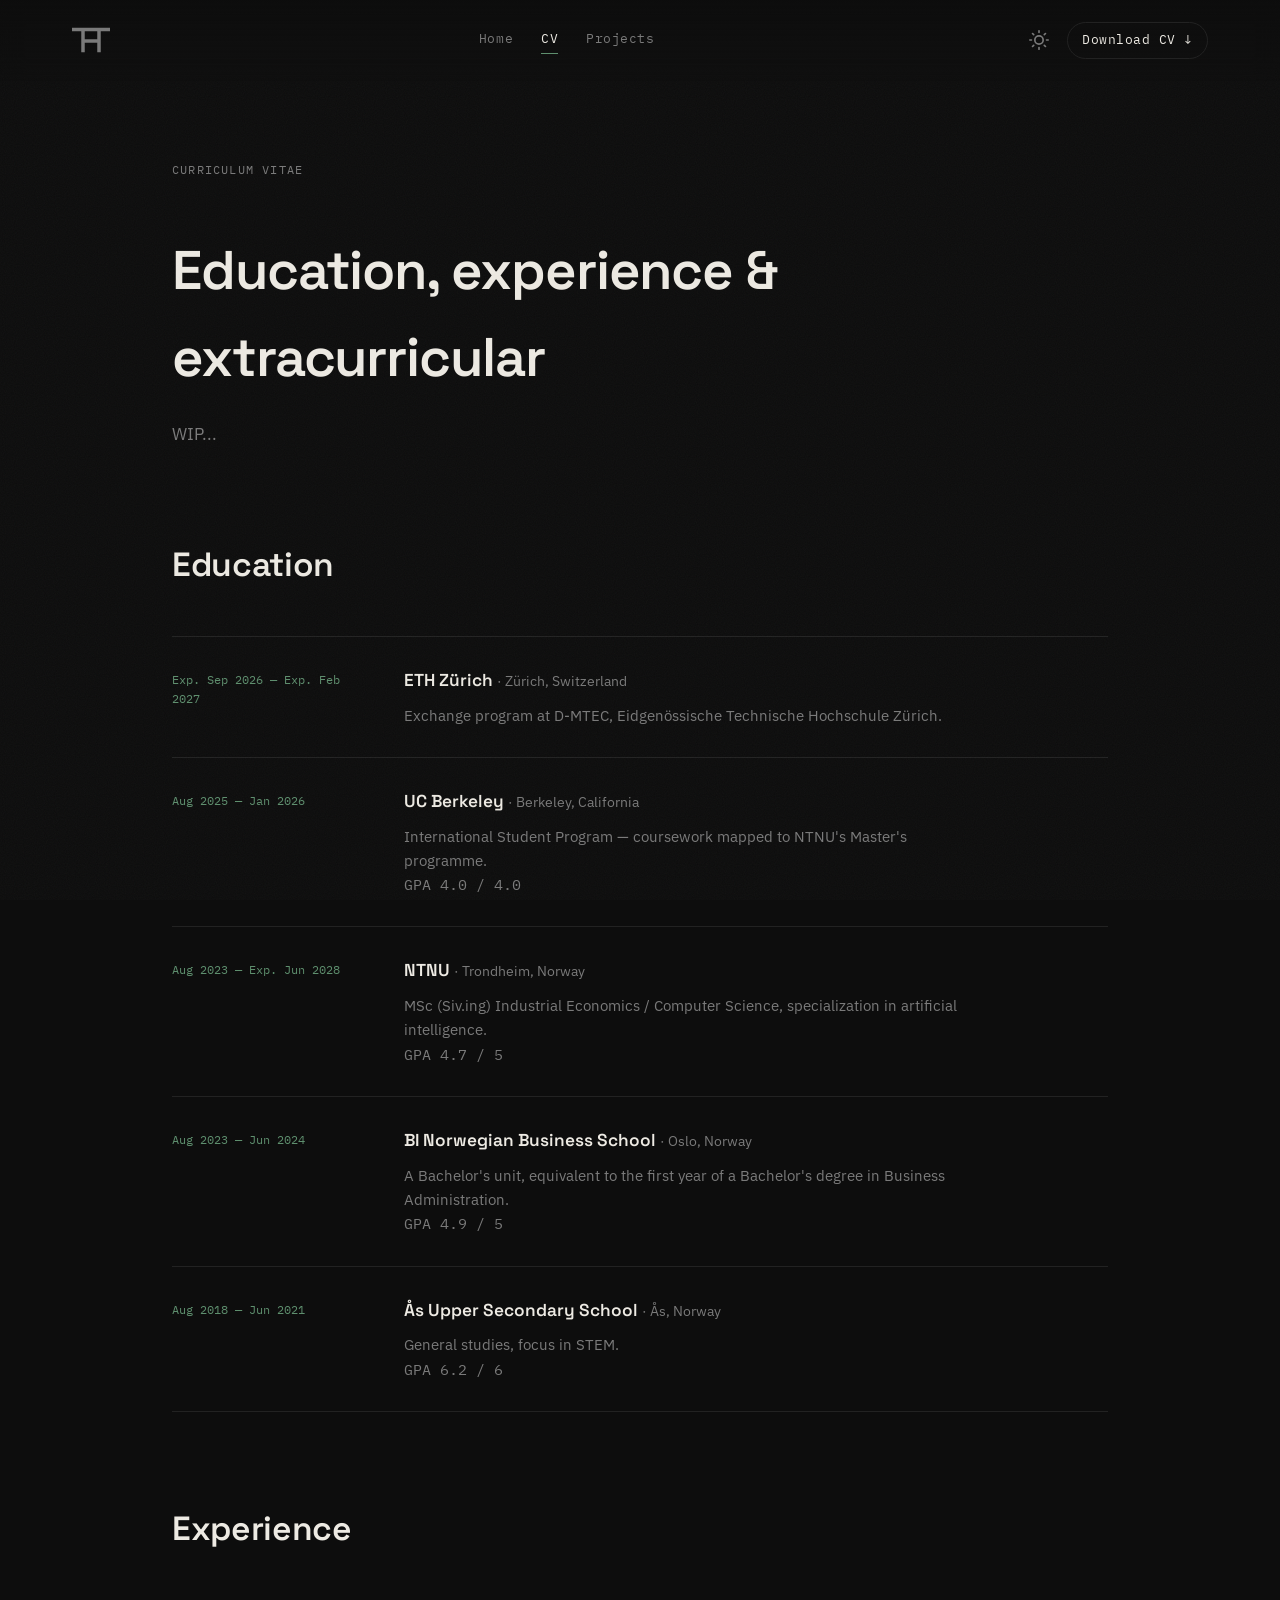
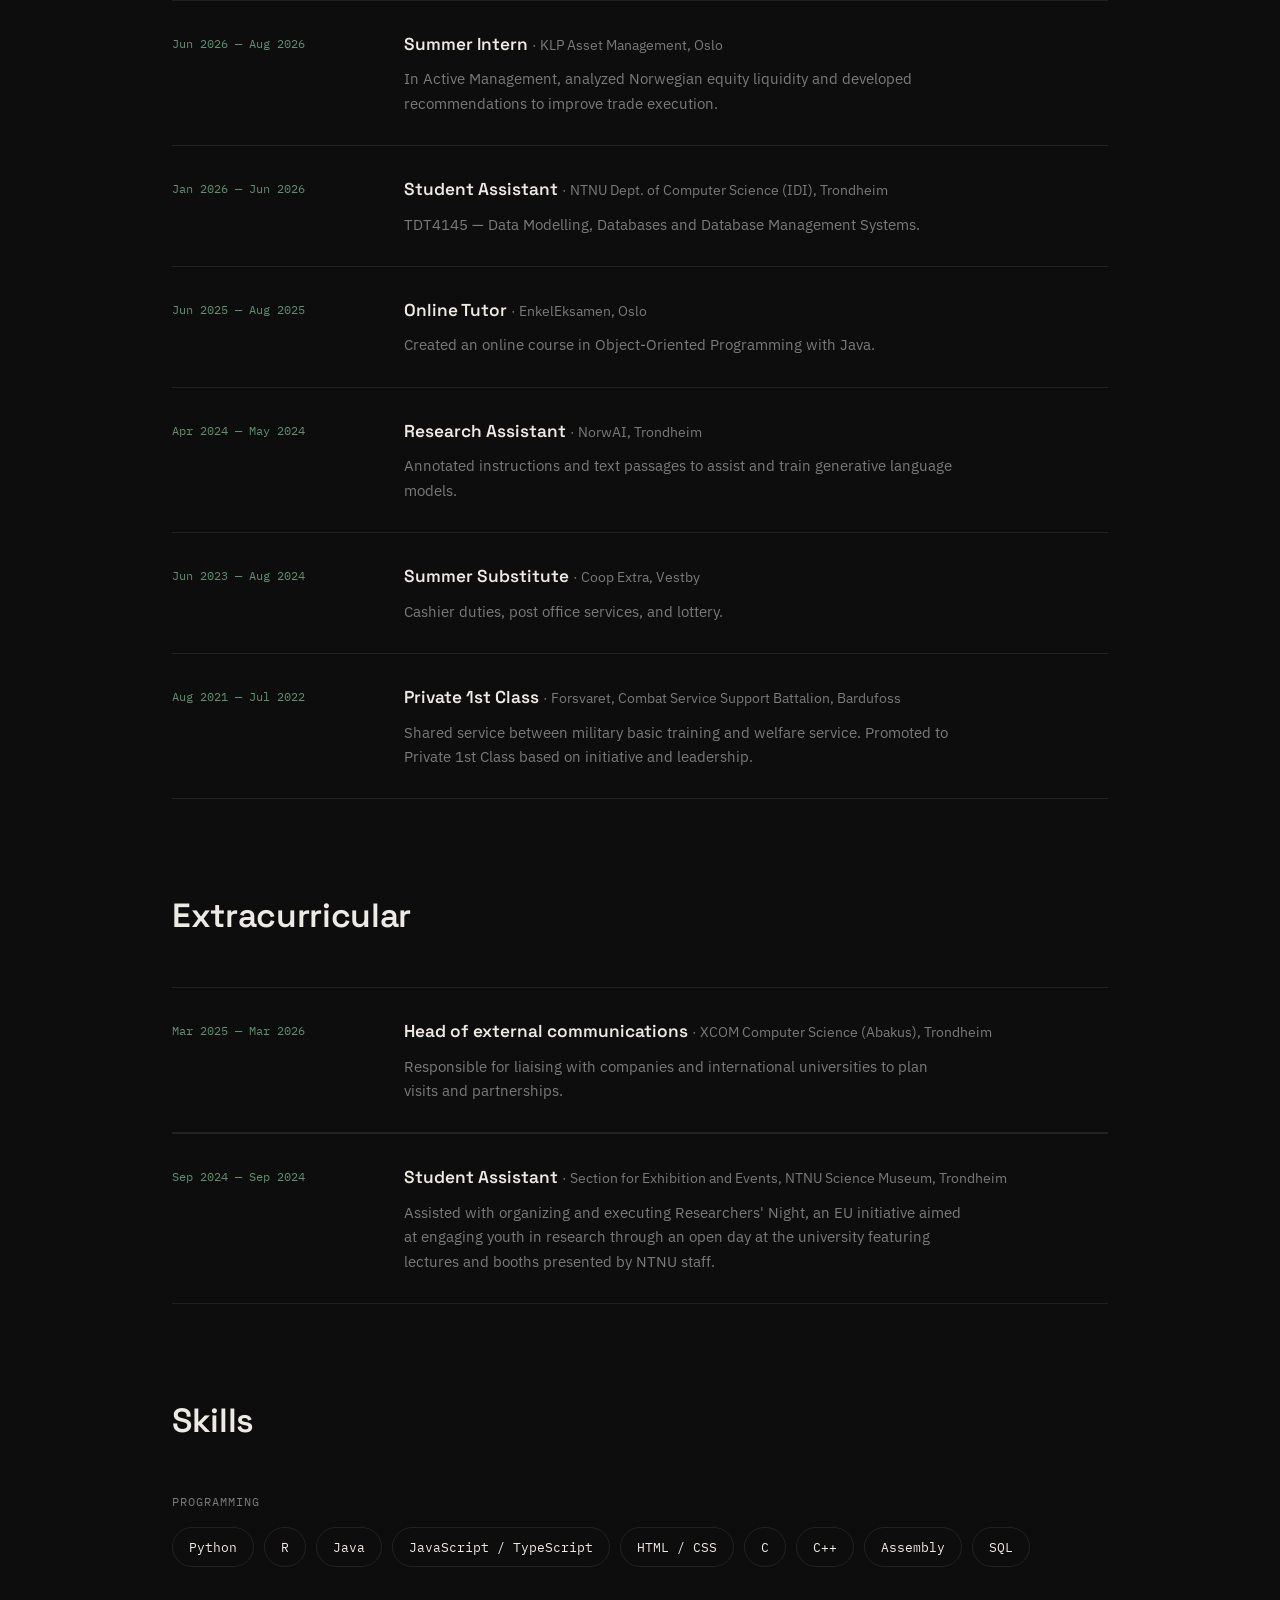
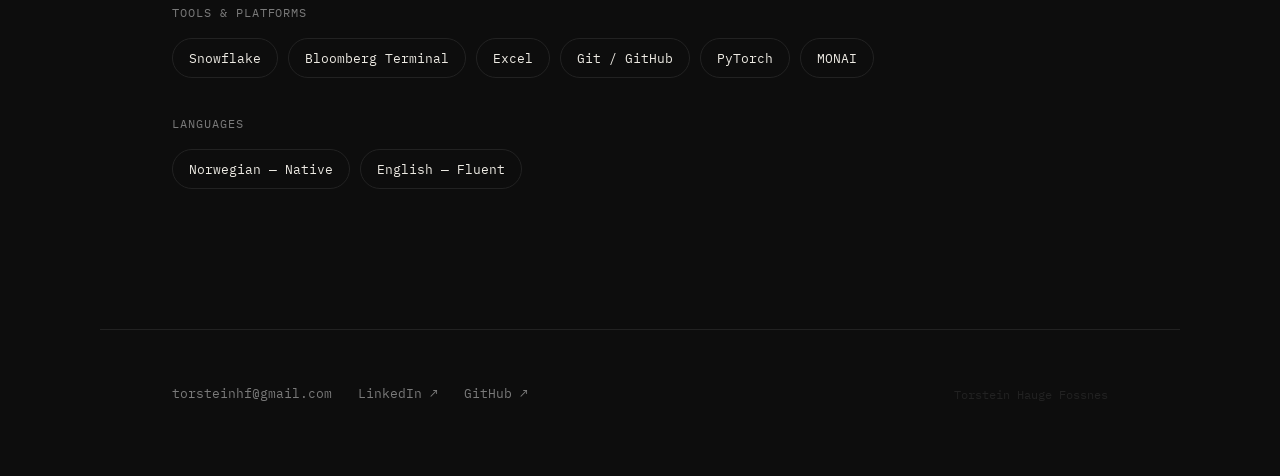
==== cv/index.html @ 6b87675c "Clean URLs, SVG nav monogram, fix favicon absolute paths" ====
<!DOCTYPE html>
<html lang="en">
<head>
<meta charset="UTF-8">
<meta name="viewport" content="width=device-width, initial-scale=1.0">
<title>CV — Torstein Hauge Fossnes</title>
<meta name="description" content="Education, experience, and technical skills for Torstein Hauge Fossnes.">
<link rel="preconnect" href="https://fonts.googleapis.com">
<link rel="preconnect" href="https://fonts.gstatic.com" crossorigin>
<link href="https://fonts.googleapis.com/css2?family=Space+Grotesk:wght@400;500;600;700&family=IBM+Plex+Sans:wght@400;500;600&family=IBM+Plex+Mono:wght@400;500&display=swap" rel="stylesheet">
<link rel="icon" type="image/x-icon" href="/favicon.ico">
<link rel="icon" type="image/png" href="/apple-touch-icon.png">
<link rel="apple-touch-icon" href="/apple-touch-icon.png">
<link rel="stylesheet" href="/style.css">
</head>
<body>

<div class="grain"></div>

<header class="nav">
  <a class="nav__mark" href="/" aria-label="Home">
    <svg xmlns="http://www.w3.org/2000/svg" width="38" height="26" viewBox="0 0 38 26" fill="none" aria-hidden="true">
      <path d="M1 2.5H37M11 2.5V23.5M27 2.5V23.5M11 14H27" stroke="currentColor" stroke-width="3.5" stroke-linecap="square"/>
    </svg>
  </a>
  <nav class="nav__links">
    <a href="/">Home</a>
    <a href="/cv/" class="is-active">CV</a>
    <a href="/projects/">Projects</a>
  </nav>
  <div class="nav__right">
    <button class="nav__theme" id="theme-toggle" aria-label="Toggle theme"></button>
    <a class="nav__cv" href="/torstein-hauge-fossnes-cv.pdf" target="_blank" rel="noopener">Download CV ↓</a>
  </div>
</header>

<main>

  <div class="page-header">
    <p class="eyebrow reveal">CURRICULUM VITAE</p>
    <h1 class="page-header__title reveal">Education, experience &amp; extracurricular</h1>
    <p class="page-header__lead reveal">WIP...</p>
  </div>

  <!-- EDUCATION -->
  <section class="section" id="education">
    <h2 class="section__title reveal">Education</h2>
    <ol class="timeline">
      <li class="timeline__item reveal">
        <p class="timeline__date">Exp. Sep 2026 — Exp. Feb 2027</p>
        <div class="timeline__body">
          <h3>ETH Zürich <span>· Zürich, Switzerland</span></h3>
          <p>Exchange program at D-MTEC, Eidgenössische Technische Hochschule Zürich.</p>
        </div>
      </li>
      <li class="timeline__item reveal">
        <p class="timeline__date">Aug 2025 — Jan 2026</p>
        <div class="timeline__body">
          <h3>UC Berkeley <span>· Berkeley, California</span></h3>
          <p>International Student Program — coursework mapped to NTNU's Master's programme.</p>
          <p class="timeline__gpa">GPA 4.0 / 4.0</p>
        </div>
      </li>
      <li class="timeline__item reveal">
        <p class="timeline__date">Aug 2023 — Exp. Jun 2028</p>
        <div class="timeline__body">
          <h3>NTNU <span>· Trondheim, Norway</span></h3>
          <p>MSc (Siv.ing) Industrial Economics / Computer Science, specialization in artificial intelligence.</p>
          <p class="timeline__gpa">GPA 4.7 / 5</p>
        </div>
      </li>
      <li class="timeline__item reveal">
        <p class="timeline__date">Aug 2023 — Jun 2024</p>
        <div class="timeline__body">
          <h3>BI Norwegian Business School <span>· Oslo, Norway</span></h3>
          <p>A Bachelor's unit, equivalent to the first year of a Bachelor's degree in Business Administration.</p>
          <p class="timeline__gpa">GPA 4.9 / 5</p>
        </div>
      </li>
      <li class="timeline__item reveal">
        <p class="timeline__date">Aug 2018 — Jun 2021</p>
        <div class="timeline__body">
          <h3>Ås Upper Secondary School <span>· Ås, Norway</span></h3>
          <p>General studies, focus in STEM.</p>
          <p class="timeline__gpa">GPA 6.2 / 6</p>
        </div>
      </li>
    </ol>
  </section>

  <!-- EXPERIENCE -->
  <section class="section" id="experience">
    <h2 class="section__title reveal">Experience</h2>

    <ol class="timeline">
      <li class="timeline__item reveal">
        <p class="timeline__date">Jun 2026 — Aug 2026</p>
        <div class="timeline__body">
          <h3>Summer Intern <span>· KLP Asset Management, Oslo</span></h3>
          <p>In Active Management, analyzed Norwegian equity liquidity and developed recommendations to improve trade execution.</p>
        </div>
      </li>
      <li class="timeline__item reveal">
        <p class="timeline__date">Jan 2026 — Jun 2026</p>
        <div class="timeline__body">
          <h3>Student Assistant <span>· NTNU Dept. of Computer Science (IDI), Trondheim</span></h3>
          <p>TDT4145 — Data Modelling, Databases and Database Management Systems.</p>
        </div>
      </li>
      <li class="timeline__item reveal">
        <p class="timeline__date">Jun 2025 — Aug 2025</p>
        <div class="timeline__body">
          <h3>Online Tutor <span>· EnkelEksamen, Oslo</span></h3>
          <p>Created an online course in Object-Oriented Programming with Java.</p>
        </div>
      </li>
      <li class="timeline__item reveal">
        <p class="timeline__date">Apr 2024 — May 2024</p>
        <div class="timeline__body">
          <h3>Research Assistant <span>· NorwAI, Trondheim</span></h3>
          <p>Annotated instructions and text passages to assist and train generative language models.</p>
        </div>
      </li>
      <li class="timeline__item reveal">
        <p class="timeline__date">Jun 2023 — Aug 2024</p>
        <div class="timeline__body">
          <h3>Summer Substitute <span>· Coop Extra, Vestby</span></h3>
          <p>Cashier duties, post office services, and lottery.</p>
        </div>
      </li>
      <li class="timeline__item reveal">
        <p class="timeline__date">Aug 2021 — Jul 2022</p>
        <div class="timeline__body">
          <h3>Private 1st Class <span>· Forsvaret, Combat Service Support Battalion, Bardufoss</span></h3>
          <p>Shared service between military basic training and welfare service. Promoted to Private 1st Class based on initiative and leadership.</p>
        </div>
      </li>
    </ol>
  </section>

  <!-- EXTRACURRICULAR -->
  <section class="section" id="experience">
    <h2 class="section__title reveal">Extracurricular</h2>
    <ol class="timeline">
      <li class="timeline__item reveal">
        <p class="timeline__date">Mar 2025 — Mar 2026</p>
        <div class="timeline__body">
          <h3>Head of external communications <span>· XCOM Computer Science (Abakus), Trondheim</span></h3>
          <p>Responsible for liaising with companies and international universities to plan visits and partnerships.</p>
        </div>
      </li>
    </ol>
    <ol class="timeline">
      <li class="timeline__item reveal">
        <p class="timeline__date">Sep 2024 — Sep 2024</p>
        <div class="timeline__body">
          <h3>Student Assistant <span>· Section for Exhibition and Events, NTNU Science Museum, Trondheim</span></h3>
          <p>Assisted with organizing and executing Researchers' Night, an EU initiative aimed at engaging youth in research through an open day at the university featuring lectures and booths presented by NTNU staff.</p>
        </div>
      </li>
    </ol>
  </section>

  <!-- SKILLS -->
  <section class="section" id="skills">
    <h2 class="section__title reveal">Skills</h2>
    <div class="skills reveal">
      <div class="skills__group">
        <h3>Programming</h3>
        <div class="tags">
          <span class="tag">Python</span>
          <span class="tag">R</span>
          <span class="tag">Java</span>
          <span class="tag">JavaScript / TypeScript</span>
          <span class="tag">HTML / CSS</span>
          <span class="tag">C</span>
          <span class="tag">C++</span>
          <span class="tag">Assembly</span>
          <span class="tag">SQL</span>
        </div>
      </div>
      <div class="skills__group">
        <h3>Tools & Platforms</h3>
        <div class="tags">
          <span class="tag">Snowflake</span>
          <span class="tag">Bloomberg Terminal</span>
          <span class="tag">Excel</span>
          <span class="tag">Git / GitHub</span>
          <span class="tag">PyTorch</span>
          <span class="tag">MONAI</span>
        </div>
      </div>
      <div class="skills__group">
        <h3>Languages</h3>
        <div class="tags">
          <span class="tag">Norwegian — Native</span>
          <span class="tag">English — Fluent</span>
        </div>
      </div>
    </div>
  </section>

</main>

<footer class="site-footer">
  <div class="site-footer__links">
    <a href="mailto:torsteinhf@gmail.com">torsteinhf@gmail.com</a>
    <a href="https://www.linkedin.com/in/torstein-hauge-fossnes" target="_blank" rel="noopener">LinkedIn ↗</a>
    <a href="https://www.github.com/torsteinhf" target="_blank" rel="noopener">GitHub ↗</a>
  </div>
  <p class="site-footer__note">Torstein Hauge Fossnes</p>
</footer>

<script src="/script.js"></script>
</body>
</html>
---- style.css ----
/* ---------------------------------------------
   Tokens
--------------------------------------------- */
:root {
  --ink: #0d0d0d;
  --ink-raised: #151515;
  --ink-line: #222;
  --paper: #edeae3;
  --paper-dim: #7a7a7a;
  --accent: #5e8f6e;

  --font-display: "Space Grotesk", sans-serif;
  --font-body: "IBM Plex Sans", sans-serif;
  --font-mono: "IBM Plex Mono", monospace;

  --max-w: 1080px;
  --edge: clamp(24px, 6vw, 72px);
  --ease: cubic-bezier(0.16, 1, 0.3, 1);
}

@view-transition { navigation: auto; }

* { box-sizing: border-box; }
html { scroll-behavior: smooth; }

body {
  margin: 0;
  background: var(--ink);
  color: var(--paper);
  font-family: var(--font-body);
  font-size: 16px;
  line-height: 1.6;
  -webkit-font-smoothing: antialiased;
}

a { color: inherit; text-decoration: none; }

::selection { background: var(--accent); color: var(--ink); }
:focus-visible { outline: 2px solid var(--accent); outline-offset: 3px; }

.grain {
  position: fixed;
  inset: 0;
  pointer-events: none;
  z-index: 1;
  opacity: 0.04;
  background-image: url("data:image/svg+xml,%3Csvg xmlns='http://www.w3.org/2000/svg' width='120' height='120'%3E%3Cfilter id='n'%3E%3CfeTurbulence type='fractalNoise' baseFrequency='0.9' numOctaves='2' stitchTiles='stitch'/%3E%3C/filter%3E%3Crect width='100%25' height='100%25' filter='url(%23n)'/%3E%3C/svg%3E");
}

/* ---------------------------------------------
   Nav
--------------------------------------------- */
.nav {
  position: fixed;
  top: 0; left: 0; right: 0;
  z-index: 20;
  display: flex;
  align-items: center;
  justify-content: space-between;
  padding: 22px var(--edge);
  font-family: var(--font-mono);
  font-size: 13px;
  letter-spacing: 0.04em;
  backdrop-filter: blur(12px);
  background: linear-gradient(to bottom, rgba(13,13,13,0.9), rgba(13,13,13,0));
}

.nav__mark { display: flex; align-items: center; color: var(--paper-dim); transition: color 0.25s var(--ease); line-height: 0; }
.nav__mark:hover { color: var(--paper); }

.nav__links { display: flex; gap: 28px; }

.nav__links a {
  position: relative;
  color: var(--paper-dim);
  padding-bottom: 3px;
  transition: color 0.25s var(--ease);
}
.nav__links a::after {
  content: "";
  position: absolute;
  left: 0; right: 0; bottom: -2px;
  height: 1px;
  background: var(--accent);
  transform: scaleX(0);
  transform-origin: left;
  transition: transform 0.3s var(--ease);
}
.nav__links a:hover { color: var(--paper); }
.nav__links a:hover::after { transform: scaleX(1); }
.nav__links a.is-active { color: var(--paper); }
.nav__links a.is-active::after { transform: scaleX(1); }

.nav__right {
  display: flex;
  align-items: center;
  gap: 12px;
}

.nav__theme {
  background: none;
  border: none;
  cursor: pointer;
  color: var(--paper-dim);
  padding: 6px;
  line-height: 0;
  display: flex;
  align-items: center;
  transition: color 0.25s var(--ease);
}
.nav__theme:hover { color: var(--paper); }
.nav__theme svg { display: block; }

.nav__cv {
  border: 1px solid var(--ink-line);
  padding: 7px 14px;
  border-radius: 100px;
  color: var(--paper);
  transition: border-color 0.25s var(--ease), background 0.25s var(--ease);
}
.nav__cv:hover { border-color: var(--accent); background: rgba(94,143,110,0.08); }

@media (max-width: 640px) { .nav__links { display: none; } }

/* ---------------------------------------------
   Light theme
--------------------------------------------- */
body[data-theme="light"] {
  --ink:        #edeae3;
  --ink-raised: #e4e1da;
  --ink-line:   #ccc9c2;
  --paper:      #0d0d0d;
  --paper-dim:  #555;
  --accent:     #821828;
}

body[data-theme="light"] .grain {
  filter: invert(1);
}

body[data-theme="light"] .nav {
  background: linear-gradient(to bottom, rgba(237,234,227,0.92), rgba(237,234,227,0));
}

/* ---------------------------------------------
   Hero
--------------------------------------------- */
.hero {
  min-height: 100svh;
  display: flex;
  flex-direction: column;
  justify-content: center;
  padding: 120px var(--edge) 60px;
  max-width: calc(var(--max-w) + var(--edge) * 2);
  margin: 0 auto;
  position: relative;
}

.hero__eyebrow {
  font-family: var(--font-mono);
  font-size: 12px;
  letter-spacing: 0.1em;
  color: var(--paper-dim);
  text-transform: uppercase;
  margin: 0 0 36px;
  display: flex;
  align-items: center;
  gap: 12px;
  opacity: 0;
  animation: fade-up 0.7s var(--ease) 0.05s forwards;
}

.hero__sep { color: var(--accent); }

.hero__name {
  font-family: var(--font-display);
  font-weight: 700;
  font-size: clamp(3rem, 8.5vw, 7rem);
  line-height: 0.95;
  letter-spacing: -0.03em;
  margin: 0 0 48px;
}

.hero__char {
  display: inline-block;
  opacity: 0;
  transform: translateY(0.3em);
  animation: char-in 0.65s var(--ease) forwards;
  will-change: transform, opacity;
}

.hero__space { display: inline-block; width: 0.26em; }

.hero__rule {
  height: 1px;
  background: var(--ink-line);
  margin-bottom: 44px;
  transform-origin: left;
  transform: scaleX(0);
  opacity: 0;
  animation: rule-in 0.9s var(--ease) 0.85s forwards;
}

.hero__sub {
  color: var(--paper-dim);
  font-size: clamp(1rem, 1.8vw, 1.15rem);
  max-width: 48ch;
  margin: 0 0 40px;
  opacity: 0;
  animation: fade-up 0.7s var(--ease) 1.05s forwards;
}

.hero__actions {
  display: flex;
  gap: 14px;
  flex-wrap: wrap;
  opacity: 0;
  animation: fade-up 0.7s var(--ease) 1.2s forwards;
}

.hero__foot {
  position: absolute;
  bottom: 40px;
  left: var(--edge);
  right: var(--edge);
  display: flex;
  justify-content: space-between;
  font-family: var(--font-mono);
  font-size: 11.5px;
  letter-spacing: 0.06em;
  color: var(--paper-dim);
  text-transform: uppercase;
  opacity: 0;
  animation: fade 0.7s var(--ease) 1.4s forwards;
}

@keyframes char-in {
  to { opacity: 1; transform: translateY(0); }
}
@keyframes fade-up {
  from { opacity: 0; transform: translateY(14px); }
  to   { opacity: 1; transform: translateY(0); }
}
@keyframes rule-in {
  from { opacity: 1; transform: scaleX(0); }
  to   { opacity: 1; transform: scaleX(1); }
}
@keyframes fade {
  from { opacity: 0; }
  to   { opacity: 1; }
}

/* ---------------------------------------------
   Buttons / shared
--------------------------------------------- */
.eyebrow {
  font-family: var(--font-mono);
  font-size: 12px;
  letter-spacing: 0.1em;
  color: var(--paper-dim);
  margin: 0 0 48px;
  text-transform: uppercase;
}

.btn {
  font-family: var(--font-mono);
  font-size: 13.5px;
  padding: 13px 26px;
  border-radius: 100px;
  transition: transform 0.3s var(--ease), background 0.3s var(--ease),
              border-color 0.3s var(--ease), color 0.3s var(--ease);
  display: inline-block;
}
.btn--primary { background: var(--paper); color: var(--ink); }
.btn--primary:hover { transform: translateY(-2px); background: var(--accent); color: var(--ink); }
.btn--ghost { border: 1px solid var(--ink-line); color: var(--paper); }
.btn--ghost:hover { border-color: var(--paper-dim); transform: translateY(-2px); }

/* ---------------------------------------------
   Journey: sticky scrollytelling
--------------------------------------------- */
.journey {
  height: 380vh;
}

.journey__stage {
  position: sticky;
  top: 0;
  height: 100svh;
  overflow: hidden;
  background: var(--ink);
  display: flex;
  align-items: stretch;
}

.journey__layout {
  display: grid;
  grid-template-columns: 1fr 1fr;
  width: 100%;
  max-width: calc(var(--max-w) + var(--edge) * 2);
  margin: 0 auto;
  padding: 0 var(--edge);
}

/* Left panel */
.journey__left {
  display: flex;
  flex-direction: column;
  justify-content: center;
  padding: 80px 60px 60px 0;
  position: relative;
  overflow: hidden;
}

.journey__meta {
  display: flex;
  align-items: center;
  justify-content: space-between;
  margin-bottom: 44px;
  position: relative;
  z-index: 2;
}

.journey__meta-label {
  font-family: var(--font-mono);
  font-size: 11px;
  letter-spacing: 0.1em;
  text-transform: uppercase;
  color: var(--paper-dim);
}

.journey__counter {
  font-family: var(--font-mono);
  font-size: 11px;
  letter-spacing: 0.04em;
  color: var(--paper-dim);
}
.journey__num {
  color: var(--accent);
  transition: color 0.4s var(--ease);
}

/* Ghost background number */
.journey__ghost-num {
  position: absolute;
  top: 50%;
  left: -0.08em;
  transform: translateY(-58%);
  font-family: var(--font-display);
  font-weight: 700;
  font-size: 38vw;
  line-height: 1;
  color: transparent;
  -webkit-text-stroke: 1px var(--ink-line);
  pointer-events: none;
  user-select: none;
  z-index: 0;
  transition: opacity 0.5s var(--ease);
}

/* Stops container */
.journey__stops-wrap {
  position: relative;
  flex: 1;
  z-index: 2;
}

.journey__stop {
  position: absolute;
  inset: 0;
  display: flex;
  flex-direction: column;
  justify-content: center;
  opacity: 0;
  transform: translateY(50px);
  transition: opacity 0.65s var(--ease), transform 0.65s var(--ease);
  pointer-events: none;
}
.journey__stop.is-active {
  opacity: 1;
  transform: translateY(0);
  pointer-events: auto;
}
.journey__stop.is-past {
  opacity: 0;
  transform: translateY(-50px);
}

.journey__loc {
  font-family: var(--font-mono);
  font-size: 11.5px;
  letter-spacing: 0.08em;
  color: var(--accent);
  margin: 0 0 20px;
  text-transform: uppercase;
}
.journey__loc::after {
  content: '';
  display: block;
  height: 1px;
  width: 44px;
  background: var(--accent);
  margin-top: 10px;
  transform: scaleX(0);
  transform-origin: left;
  transition: transform 0.5s var(--ease) 0.38s;
}
.journey__stop.is-active .journey__loc::after {
  transform: scaleX(1);
}

.journey__school {
  font-family: var(--font-display);
  font-weight: 600;
  font-size: clamp(1.9rem, 3.6vw, 3rem);
  letter-spacing: -0.02em;
  line-height: 1.04;
  margin: 0 0 18px;
}

.journey__period {
  font-family: var(--font-mono);
  font-size: 12px;
  color: var(--paper-dim);
  margin: 0 0 20px;
  letter-spacing: 0.04em;
}

.journey__desc {
  color: var(--paper-dim);
  font-size: 0.95rem;
  max-width: 40ch;
  margin: 0;
  line-height: 1.65;
}

/* Scrubber */
.journey__scrubber {
  height: 1px;
  background: var(--ink-line);
  margin-top: 44px;
  position: relative;
  z-index: 2;
}
.journey__scrubber-fill {
  position: absolute;
  left: 0; top: 0; bottom: 0;
  width: 0;
  background: var(--accent);
  transition: width 0.08s linear;
}

/* Right panel: globe canvas */
.journey__right {
  position: relative;
  overflow: hidden;
  border-left: 1px solid var(--ink-line);
}

#globe-canvas {
  position: absolute;
  inset: 0;
  width: 100%;
  height: 100%;
  display: block;
}

@media (max-width: 860px) {
  /* Disable sticky scroll — show all stops as a plain vertical list */
  .journey { height: auto; }
  .journey__stage { position: relative; height: auto; overflow: visible; }
  .journey__layout { grid-template-columns: 1fr; }
  .journey__right { display: none; }
  .journey__left { padding: 80px 0 60px; }

  .journey__stops-wrap { position: relative; height: auto; }
  .journey__stop {
    position: relative;
    inset: auto;
    opacity: 1;
    transform: none;
    pointer-events: auto;
    padding-bottom: 52px;
  }
  .journey__stop:last-child { padding-bottom: 0; }

  /* Hide desktop-only chrome */
  .journey__ghost-num { display: none; }
  .journey__meta { display: none; }
  .journey__scrubber { display: none; }
}

/* ---------------------------------------------
   Intro
--------------------------------------------- */
.intro {
  max-width: var(--max-w);
  margin: 0 auto;
  padding: 120px var(--edge) 0;
}
.intro__lead {
  font-family: var(--font-display);
  font-weight: 500;
  font-size: clamp(1.4rem, 3vw, 2rem);
  line-height: 1.4;
  max-width: 28ch;
  margin: 0;
}
.intro__lead span { color: var(--paper-dim); }

/* ---------------------------------------------
   CTA cards
--------------------------------------------- */
.cta-row {
  max-width: var(--max-w);
  margin: 64px auto 140px;
  padding: 0 var(--edge);
  display: grid;
  grid-template-columns: 1fr 1fr;
  gap: 1px;
  background: var(--ink-line);
  border: 1px solid var(--ink-line);
}
.cta-card {
  background: var(--ink);
  padding: 40px 32px;
  transition: background 0.3s var(--ease);
  display: flex;
  flex-direction: column;
  justify-content: space-between;
  min-height: 160px;
}
.cta-card:hover { background: var(--ink-raised); }
.cta-card h3 { font-family: var(--font-display); font-size: 1.3rem; margin: 0 0 10px; }
.cta-card p { color: var(--paper-dim); margin: 0 0 20px; font-size: 0.92rem; }
.cta-card__arrow { font-family: var(--font-mono); font-size: 13px; color: var(--accent); }

@media (max-width: 640px) { .cta-row { grid-template-columns: 1fr; } }

/* ---------------------------------------------
   Page header (CV / Projects)
--------------------------------------------- */
.page-header {
  max-width: var(--max-w);
  margin: 0 auto;
  padding: 160px var(--edge) 0;
}
.page-header__title {
  font-family: var(--font-display);
  font-weight: 600;
  font-size: clamp(2.2rem, 6vw, 3.4rem);
  letter-spacing: -0.02em;
  margin: 0 0 20px;
}
.page-header__lead {
  color: var(--paper-dim);
  max-width: 56ch;
  font-size: 1.05rem;
  margin: 0;
}

/* ---------------------------------------------
   Sections (shared)
--------------------------------------------- */
.section {
  max-width: var(--max-w);
  margin: 0 auto;
  padding: 90px var(--edge) 0;
}
.section__title {
  font-family: var(--font-display);
  font-weight: 600;
  font-size: clamp(1.6rem, 3.4vw, 2.1rem);
  letter-spacing: -0.01em;
  margin: 0 0 44px;
}

/* ---------------------------------------------
   Timeline (experience + education)
--------------------------------------------- */
.timeline {
  list-style: none;
  margin: 0;
  padding: 0;
  border-top: 1px solid var(--ink-line);
}
.timeline__item {
  display: grid;
  grid-template-columns: 200px 1fr;
  gap: 32px;
  padding: 30px 0;
  border-bottom: 1px solid var(--ink-line);
}
.timeline__date {
  font-family: var(--font-mono);
  font-size: 12px;
  color: var(--accent);
  margin: 0;
  padding-top: 3px;
}
.timeline__body h3 {
  font-family: var(--font-display);
  font-weight: 600;
  font-size: 1.08rem;
  margin: 0 0 8px;
}
.timeline__body h3 span {
  font-family: var(--font-body);
  font-weight: 400;
  color: var(--paper-dim);
  font-size: 0.85rem;
}
.timeline__body p {
  margin: 0;
  color: var(--paper-dim);
  font-size: 0.95rem;
  max-width: 62ch;
}
.timeline__gpa {
  font-family: var(--font-mono);
  font-size: 11.5px;
  color: var(--accent);
  margin: 10px 0 0;
}

@media (max-width: 640px) {
  .timeline__item { grid-template-columns: 1fr; gap: 8px; }
}

/* ---------------------------------------------
   Projects
--------------------------------------------- */
.project-grid {
  display: grid;
  grid-template-columns: repeat(auto-fit, minmax(280px, 1fr));
  gap: 1px;
  background: var(--ink-line);
  border: 1px solid var(--ink-line);
}
.project-card {
  background: var(--ink);
  padding: 34px 30px;
  display: flex;
  flex-direction: column;
  transition: background 0.3s var(--ease);
}
.project-card:hover { background: var(--ink-raised); }
.project-card__tag {
  font-family: var(--font-mono);
  font-size: 10.5px;
  letter-spacing: 0.08em;
  color: var(--paper-dim);
  text-transform: uppercase;
  margin: 0 0 16px;
}
.project-card h3 { font-family: var(--font-display); font-size: 1.2rem; margin: 0 0 12px; }
.project-card p { color: var(--paper-dim); font-size: 0.92rem; margin: 0 0 24px; flex-grow: 1; }
.project-card__stack { display: flex; flex-wrap: wrap; gap: 8px; margin-bottom: 20px; }
.project-card__link {
  font-family: var(--font-mono);
  font-size: 12.5px;
  color: var(--accent);
  display: inline-flex;
  align-items: center;
  gap: 6px;
}

/* ---------------------------------------------
   Tags / skills
--------------------------------------------- */
.tags { display: flex; flex-wrap: wrap; gap: 10px; }
.tag {
  font-family: var(--font-mono);
  font-size: 12.5px;
  padding: 9px 16px;
  border: 1px solid var(--ink-line);
  border-radius: 100px;
  color: var(--paper);
  transition: border-color 0.25s var(--ease), color 0.25s var(--ease), transform 0.25s var(--ease);
}
.tag:hover { border-color: var(--accent); color: var(--accent); transform: translateY(-1px); }
.tag--sm { font-size: 11px; padding: 5px 11px; }

.skills { display: flex; flex-direction: column; gap: 36px; }
.skills__group h3 {
  font-family: var(--font-mono);
  font-size: 12px;
  letter-spacing: 0.08em;
  text-transform: uppercase;
  color: var(--paper-dim);
  margin: 0 0 16px;
  font-weight: 400;
}

/* ---------------------------------------------
   Footer
--------------------------------------------- */
.site-footer {
  max-width: var(--max-w);
  margin: 140px auto 0;
  padding: 44px var(--edge) 60px;
  display: flex;
  align-items: center;
  justify-content: space-between;
  flex-wrap: wrap;
  gap: 16px;
  border-top: 1px solid var(--ink-line);
}
.site-footer__links {
  display: flex;
  gap: 26px;
  font-family: var(--font-mono);
  font-size: 13px;
}
.site-footer__links a { color: var(--paper-dim); transition: color 0.25s var(--ease); }
.site-footer__links a:hover { color: var(--accent); }
.site-footer__note { font-family: var(--font-mono); font-size: 11.5px; color: var(--ink-line); }

/* ---------------------------------------------
   Scroll reveal
--------------------------------------------- */
.reveal {
  opacity: 0;
  transform: translateY(18px);
  transition: opacity 0.8s var(--ease), transform 0.8s var(--ease);
}
.reveal.is-visible { opacity: 1; transform: translateY(0); }

/* ---------------------------------------------
   Projects: full-screen scroll
--------------------------------------------- */
.projects-scroll { height: calc(7 * 200vh); }

.projects-stage {
  position: sticky;
  top: 0;
  height: 100svh;
  overflow: hidden;
  background: var(--ink);
  display: flex;
  align-items: stretch;
}

.projects-layout {
  display: grid;
  grid-template-columns: 1fr 1fr;
  width: 100%;
  max-width: calc(var(--max-w) + var(--edge) * 2);
  margin: 0 auto;
  padding: 0 var(--edge);
}

.projects-left {
  display: flex;
  flex-direction: column;
  justify-content: center;
  padding: 80px 60px 60px 0;
  position: relative;
  overflow: hidden;
}

.projects-meta {
  display: flex;
  align-items: center;
  justify-content: space-between;
  margin-bottom: 44px;
  position: relative;
  z-index: 2;
}

.projects-meta-label {
  font-family: var(--font-mono);
  font-size: 11px;
  letter-spacing: 0.1em;
  text-transform: uppercase;
  color: var(--paper-dim);
}

.projects-counter {
  font-family: var(--font-mono);
  font-size: 11px;
  letter-spacing: 0.04em;
  color: var(--paper-dim);
}

.projects-num { color: var(--accent); transition: color 0.4s var(--ease); }

.projects-ghost-num {
  position: absolute;
  top: 50%;
  left: -0.08em;
  transform: translateY(-58%);
  font-family: var(--font-display);
  font-weight: 700;
  font-size: 38vw;
  line-height: 1;
  color: transparent;
  -webkit-text-stroke: 1px var(--ink-line);
  pointer-events: none;
  user-select: none;
  z-index: 0;
}

.projects-info-wrap {
  position: relative;
  flex: 1;
  z-index: 2;
}

.project-info {
  position: absolute;
  inset: 0;
  display: flex;
  flex-direction: column;
  justify-content: center;
  opacity: 0;
  transform: translateY(50px);
  transition: opacity 0.65s var(--ease), transform 0.65s var(--ease);
  pointer-events: none;
}
.project-info.is-active { opacity: 1; transform: translateY(0); pointer-events: auto; }
.project-info.is-past   { opacity: 0; transform: translateY(-50px); }

.project-info__tags {
  font-family: var(--font-mono);
  font-size: 11px;
  color: var(--accent);
  text-transform: uppercase;
  letter-spacing: 0.08em;
  margin: 0 0 18px;
}

.project-info__title {
  font-family: var(--font-display);
  font-weight: 600;
  font-size: clamp(1.9rem, 3.6vw, 3rem);
  letter-spacing: -0.02em;
  line-height: 1.04;
  margin: 0 0 18px;
}

.project-info__desc {
  color: var(--paper-dim);
  font-size: 0.95rem;
  max-width: 40ch;
  line-height: 1.65;
  margin: 0 0 28px;
}

.project-info__link {
  font-family: var(--font-mono);
  font-size: 13px;
  color: var(--accent);
  align-self: flex-start;
  transition: opacity 0.25s var(--ease);
}
.project-info__link:hover { opacity: 0.7; }

.projects-scrubber {
  height: 1px;
  background: var(--ink-line);
  margin-top: 44px;
  position: relative;
  z-index: 2;
}
.projects-scrubber-fill {
  position: absolute;
  left: 0; top: 0; bottom: 0;
  width: 0;
  background: var(--accent);
  transition: width 0.08s linear;
}

/* View toggle */
.view-toggle-wrap {
  max-width: calc(var(--max-w) + var(--edge) * 2);
  margin: 0 auto;
  padding: 0 var(--edge) 48px;
}

.view-toggle {
  display: inline-flex;
  gap: 0;
  border: 1px solid var(--ink-line);
  border-radius: 100px;
  padding: 3px;
}

.view-btn {
  font-family: var(--font-mono);
  font-size: 11px;
  letter-spacing: 0.06em;
  text-transform: uppercase;
  color: var(--paper-dim);
  background: none;
  border: none;
  cursor: pointer;
  padding: 7px 22px;
  border-radius: 100px;
  transition: background 0.25s var(--ease), color 0.25s var(--ease);
}

.view-btn.is-active {
  background: var(--paper);
  color: var(--ink);
}

/* List view */
.projects-list {
  display: none;
  max-width: calc(var(--max-w) + var(--edge) * 2);
  margin: 0 auto;
  padding: 0 var(--edge) 120px;
}
.projects-list.is-active { display: block; }

.plist {
  list-style: none;
  padding: 0;
  margin: 0;
  border-top: 1px solid var(--ink-line);
}

.plist__row {
  display: grid;
  grid-template-columns: 44px 1fr auto;
  gap: 32px;
  align-items: start;
  padding: 36px 0;
  border-bottom: 1px solid var(--ink-line);
}

.plist__num {
  font-family: var(--font-mono);
  font-size: 11px;
  color: var(--accent);
  padding-top: 3px;
}

.plist__tags {
  font-family: var(--font-mono);
  font-size: 11px;
  color: var(--paper-dim);
  letter-spacing: 0.04em;
  margin: 0 0 10px;
}

.plist__title {
  font-family: var(--font-display);
  font-weight: 600;
  font-size: 1.35rem;
  letter-spacing: -0.01em;
  margin: 0 0 10px;
}

.plist__desc {
  color: var(--paper-dim);
  font-size: 0.9rem;
  max-width: 58ch;
  line-height: 1.65;
  margin: 0;
}

.plist__link {
  font-family: var(--font-mono);
  font-size: 12px;
  color: var(--accent);
  white-space: nowrap;
  padding-top: 3px;
  transition: opacity 0.2s var(--ease);
  flex-shrink: 0;
}
.plist__link:hover { opacity: 0.65; }

.projects-scroll.is-hidden { display: none; }

/* Right: image viewer */
.projects-right {
  position: relative;
  border-left: 1px solid var(--ink-line);
}

.project-images {
  position: absolute;
  inset: 0;
  opacity: 0;
  transition: opacity 0.6s var(--ease);
  pointer-events: none;
}
.project-images.is-active { opacity: 1; pointer-events: auto; }

/* Desk: scattered artifact layout */
.desk {
  position: absolute;
  inset: 0;
  overflow: hidden;
}

.desk-card {
  position: absolute;
  left: var(--cx, 50%);
  top:  var(--cy, 50%);
  width: var(--w, 60%);
  z-index: var(--z, 1);
  transform: translate(-50%, -50%) rotate(var(--rot, 0deg));
  transition: transform 0.5s cubic-bezier(0.34, 1.56, 0.64, 1),
              opacity 0.4s ease,
              box-shadow 0.3s ease;
  cursor: zoom-in;
  border-radius: 3px;
  overflow: hidden;
  background: var(--ink-raised);
  border: 1px solid var(--ink-line);
  box-shadow: 0 6px 24px rgba(0,0,0,0.45), 0 2px 6px rgba(0,0,0,0.28);
  will-change: transform;
  user-select: none;
}

.desk-card:hover {
  transform: translate(-50%, -50%) rotate(0deg) scale(1.08) !important;
  z-index: 100 !important;
  box-shadow: 0 20px 56px rgba(0,0,0,0.62), 0 6px 18px rgba(0,0,0,0.38) !important;
}

.desk-card img {
  display: block;
  width: 100%;
  height: auto;
  pointer-events: none;
}

body[data-theme="light"] .desk-card {
  box-shadow: 0 6px 24px rgba(0,0,0,0.16), 0 2px 6px rgba(0,0,0,0.1);
}
body[data-theme="light"] .desk-card:hover {
  box-shadow: 0 20px 56px rgba(0,0,0,0.24), 0 6px 18px rgba(0,0,0,0.14) !important;
}

/* Lightbox */
.desk-lightbox {
  position: fixed;
  inset: 0;
  z-index: 9999;
  background: rgba(0, 0, 0, 0.88);
  display: flex;
  align-items: center;
  justify-content: center;
  opacity: 0;
  pointer-events: none;
  transition: opacity 0.3s ease;
  cursor: zoom-out;
}
.desk-lightbox.is-open {
  opacity: 1;
  pointer-events: auto;
}
.desk-lightbox__img {
  max-width: 90vw;
  max-height: 90svh;
  object-fit: contain;
  border-radius: 4px;
  box-shadow: 0 24px 80px rgba(0,0,0,0.6);
  pointer-events: none;
  transform: scale(0.95);
  transition: transform 0.3s cubic-bezier(0.34, 1.56, 0.64, 1);
}
.desk-lightbox.is-open .desk-lightbox__img {
  transform: scale(1);
}

/* Mobile: revert to plain vertical list */
@media (max-width: 860px) {
  .view-toggle-wrap { padding-bottom: 32px; }
  .projects-scroll { height: auto; }
  .projects-stage  { position: relative; height: auto; overflow: visible; }
  .projects-layout { grid-template-columns: 1fr; }
  .projects-right  { display: none; }
  .projects-left   { padding: 60px 0; }
  .projects-info-wrap { position: relative; height: auto; }
  .project-info {
    position: relative;
    inset: auto;
    opacity: 1;
    transform: none;
    pointer-events: auto;
    padding-bottom: 52px;
  }
  .project-info:last-child { padding-bottom: 0; }
  .projects-ghost-num { display: none; }
  .projects-meta      { display: none; }
  .projects-scrubber  { display: none; }
  .plist__row { grid-template-columns: 1fr; gap: 12px; }
  .plist__num { display: none; }
  .plist__link { align-self: start; }
}

/* ---------------------------------------------
   Reduced motion
--------------------------------------------- */
@media (prefers-reduced-motion: reduce) {
  * {
    animation-duration: 0.001ms !important;
    animation-iteration-count: 1 !important;
    transition-duration: 0.001ms !important;
    scroll-behavior: auto !important;
  }
  .reveal { opacity: 1; transform: none; }
  .hero__char,
  .hero__eyebrow,
  .hero__rule,
  .hero__sub,
  .hero__actions,
  .hero__foot { opacity: 1; transform: none; }
  .journey__stop { opacity: 1; transform: none; position: relative; }
  .project-info  { opacity: 1; transform: none; position: relative; }
}



.highlight {
  color: var(--accent);
}
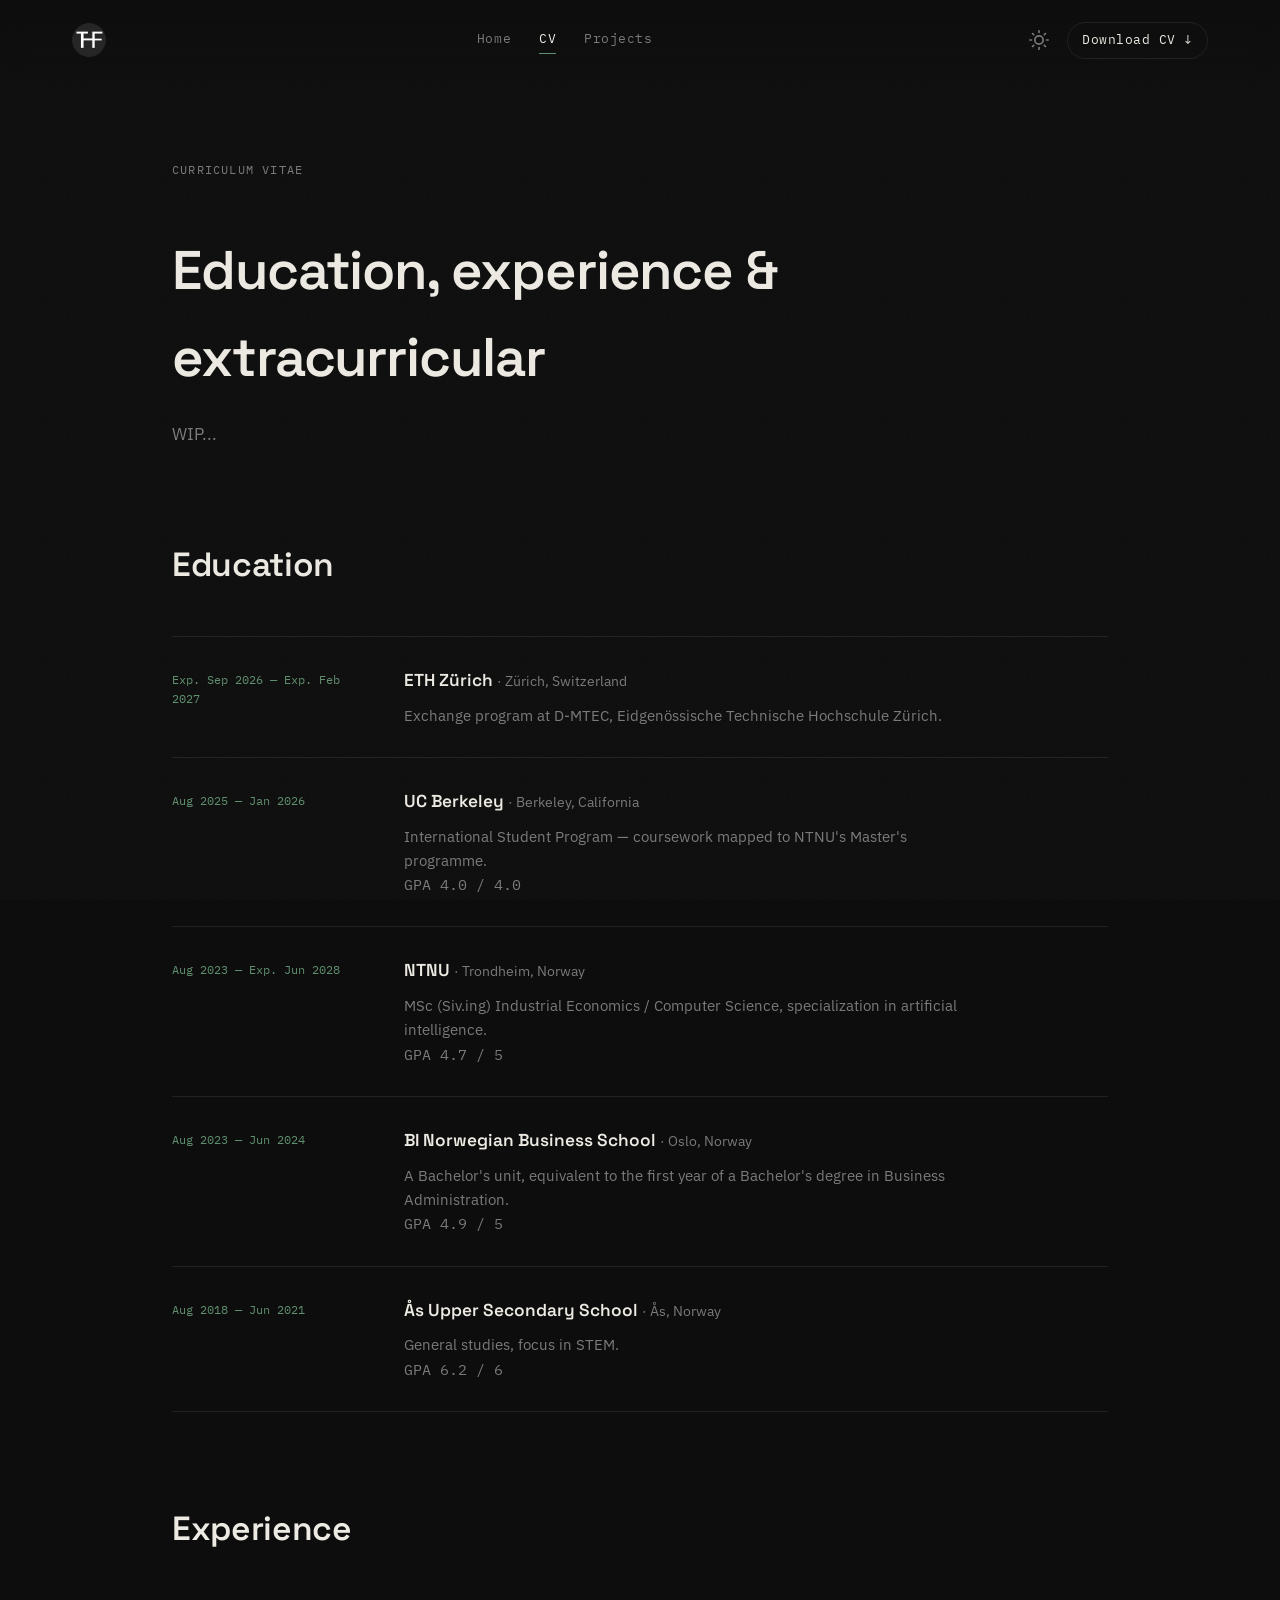
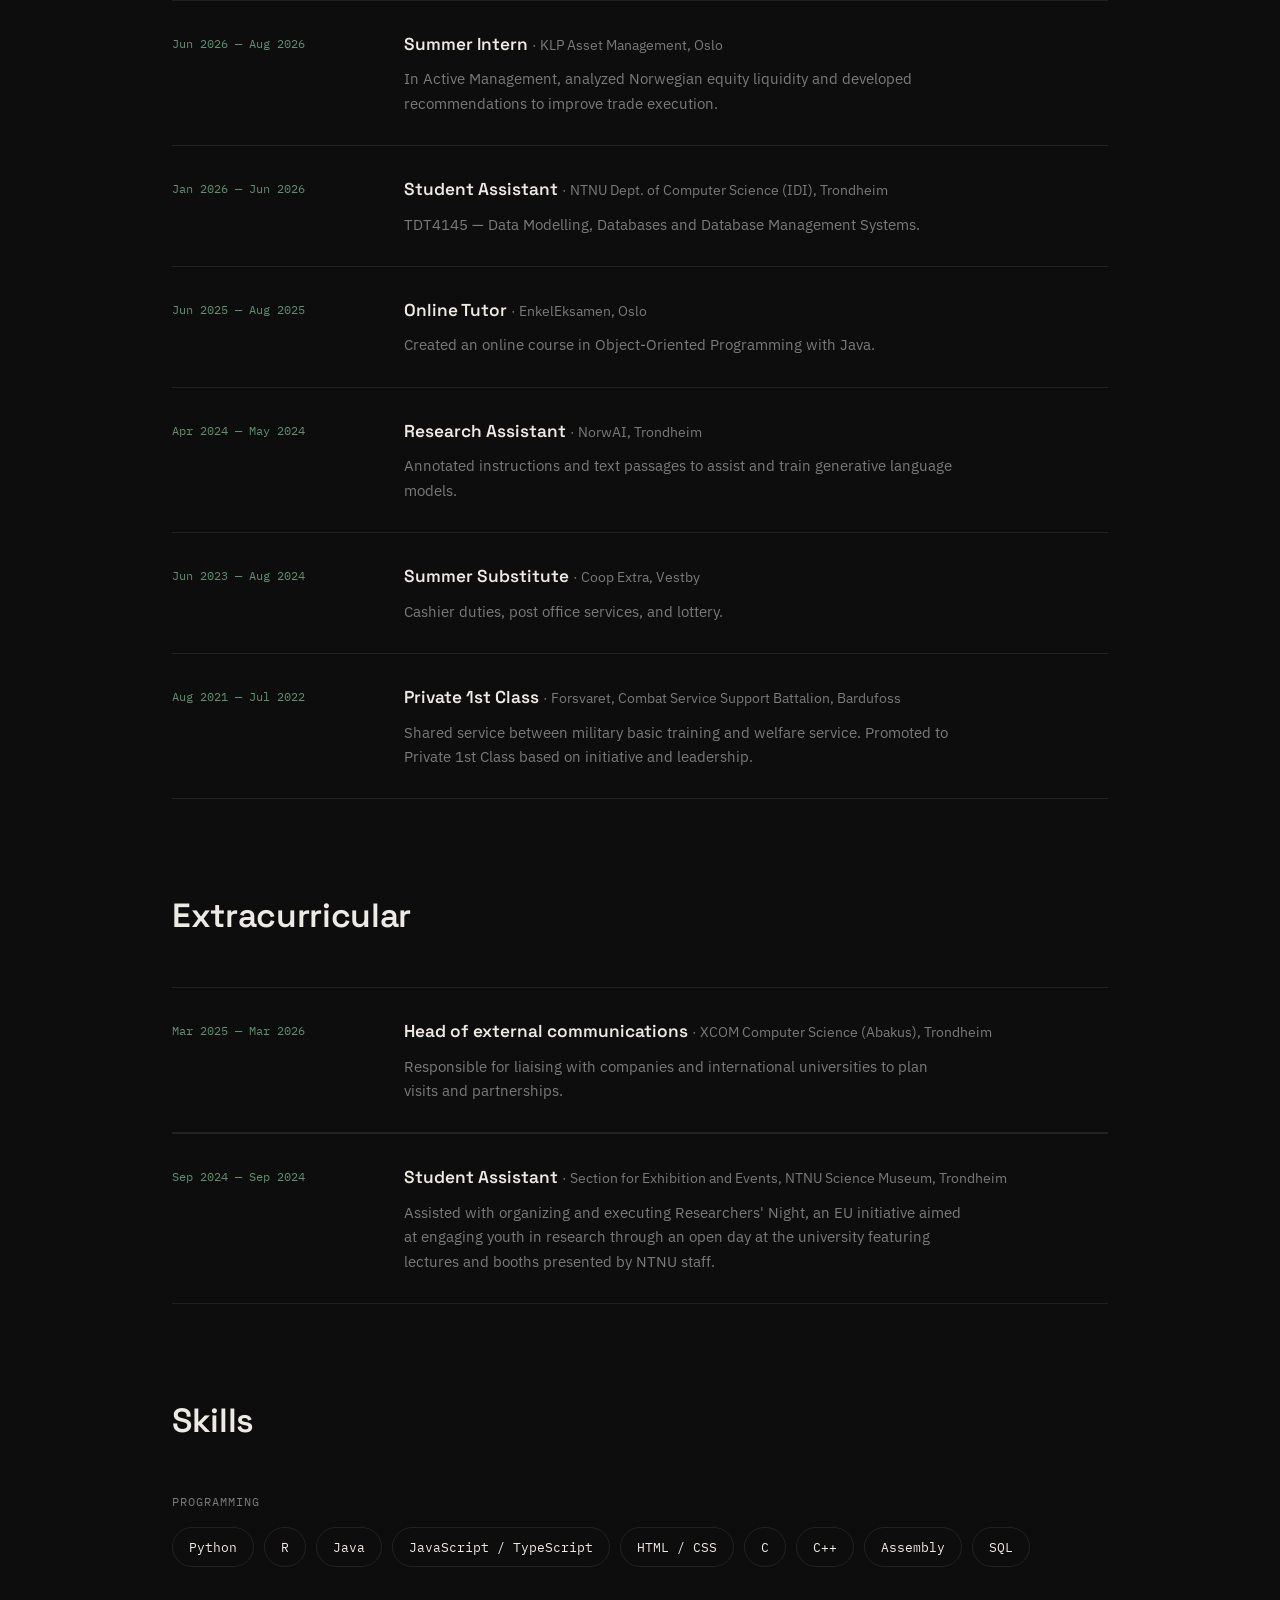
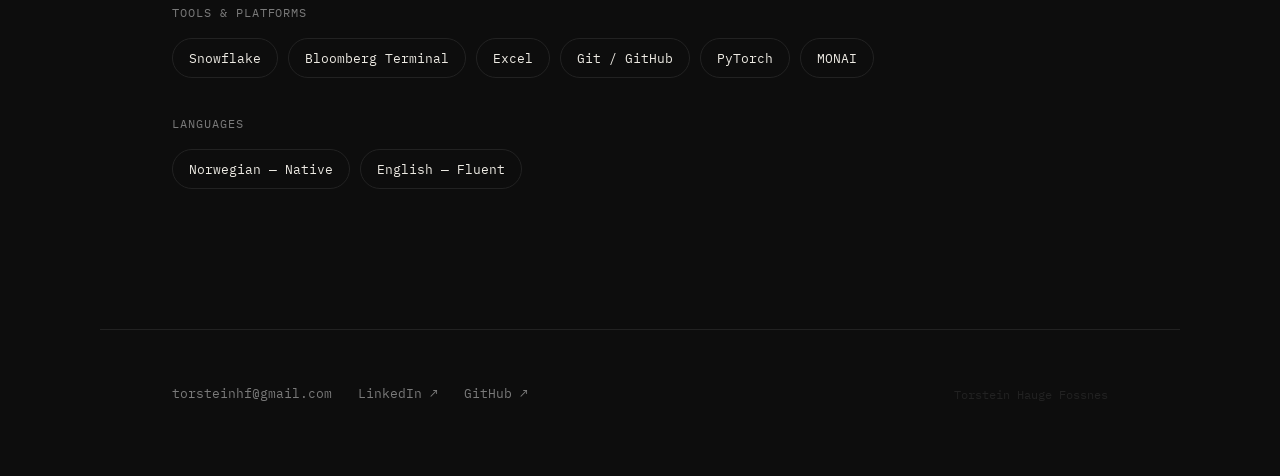
==== commit 87ac5012: "changed logo" ====
--- a/cv/index.html
+++ b/cv/index.html
@@ -19,9 +19,7 @@
 
 <header class="nav">
   <a class="nav__mark" href="/" aria-label="Home">
-    <svg xmlns="http://www.w3.org/2000/svg" width="38" height="26" viewBox="0 0 38 26" fill="none" aria-hidden="true">
-      <path d="M1 2.5H37M11 2.5V23.5M27 2.5V23.5M11 14H27" stroke="currentColor" stroke-width="3.5" stroke-linecap="square"/>
-    </svg>
+    <img src="/apple-touch-icon.png" alt="THF" width="34" height="34">
   </a>
   <nav class="nav__links">
     <a href="/">Home</a>
--- a/style.css
+++ b/style.css
@@ -65,8 +65,9 @@
   background: linear-gradient(to bottom, rgba(13,13,13,0.9), rgba(13,13,13,0));
 }
 
-.nav__mark { display: flex; align-items: center; color: var(--paper-dim); transition: color 0.25s var(--ease); line-height: 0; }
-.nav__mark:hover { color: var(--paper); }
+.nav__mark { display: flex; align-items: center; line-height: 0; transition: opacity 0.25s var(--ease); }
+.nav__mark:hover { opacity: 0.7; }
+.nav__mark img { display: block; border-radius: 50%; }
 
 .nav__links { display: flex; gap: 28px; }
 
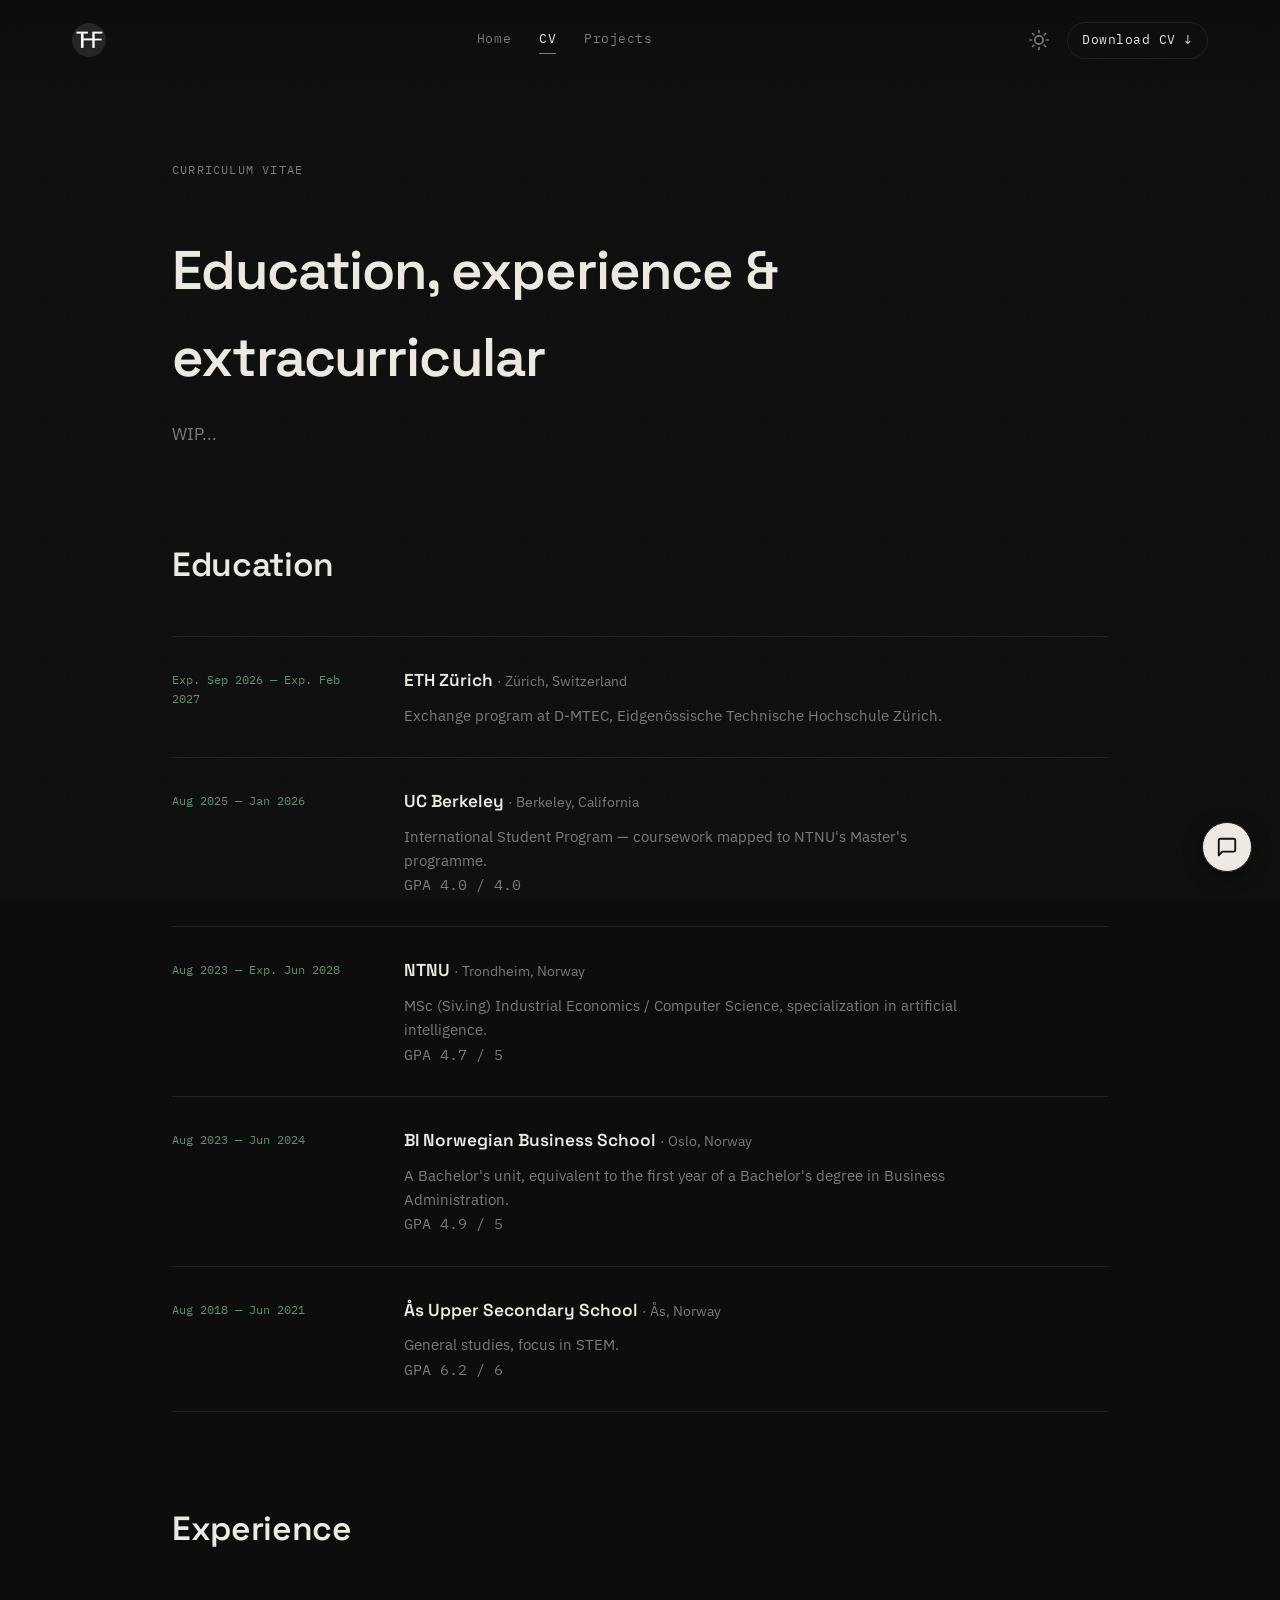
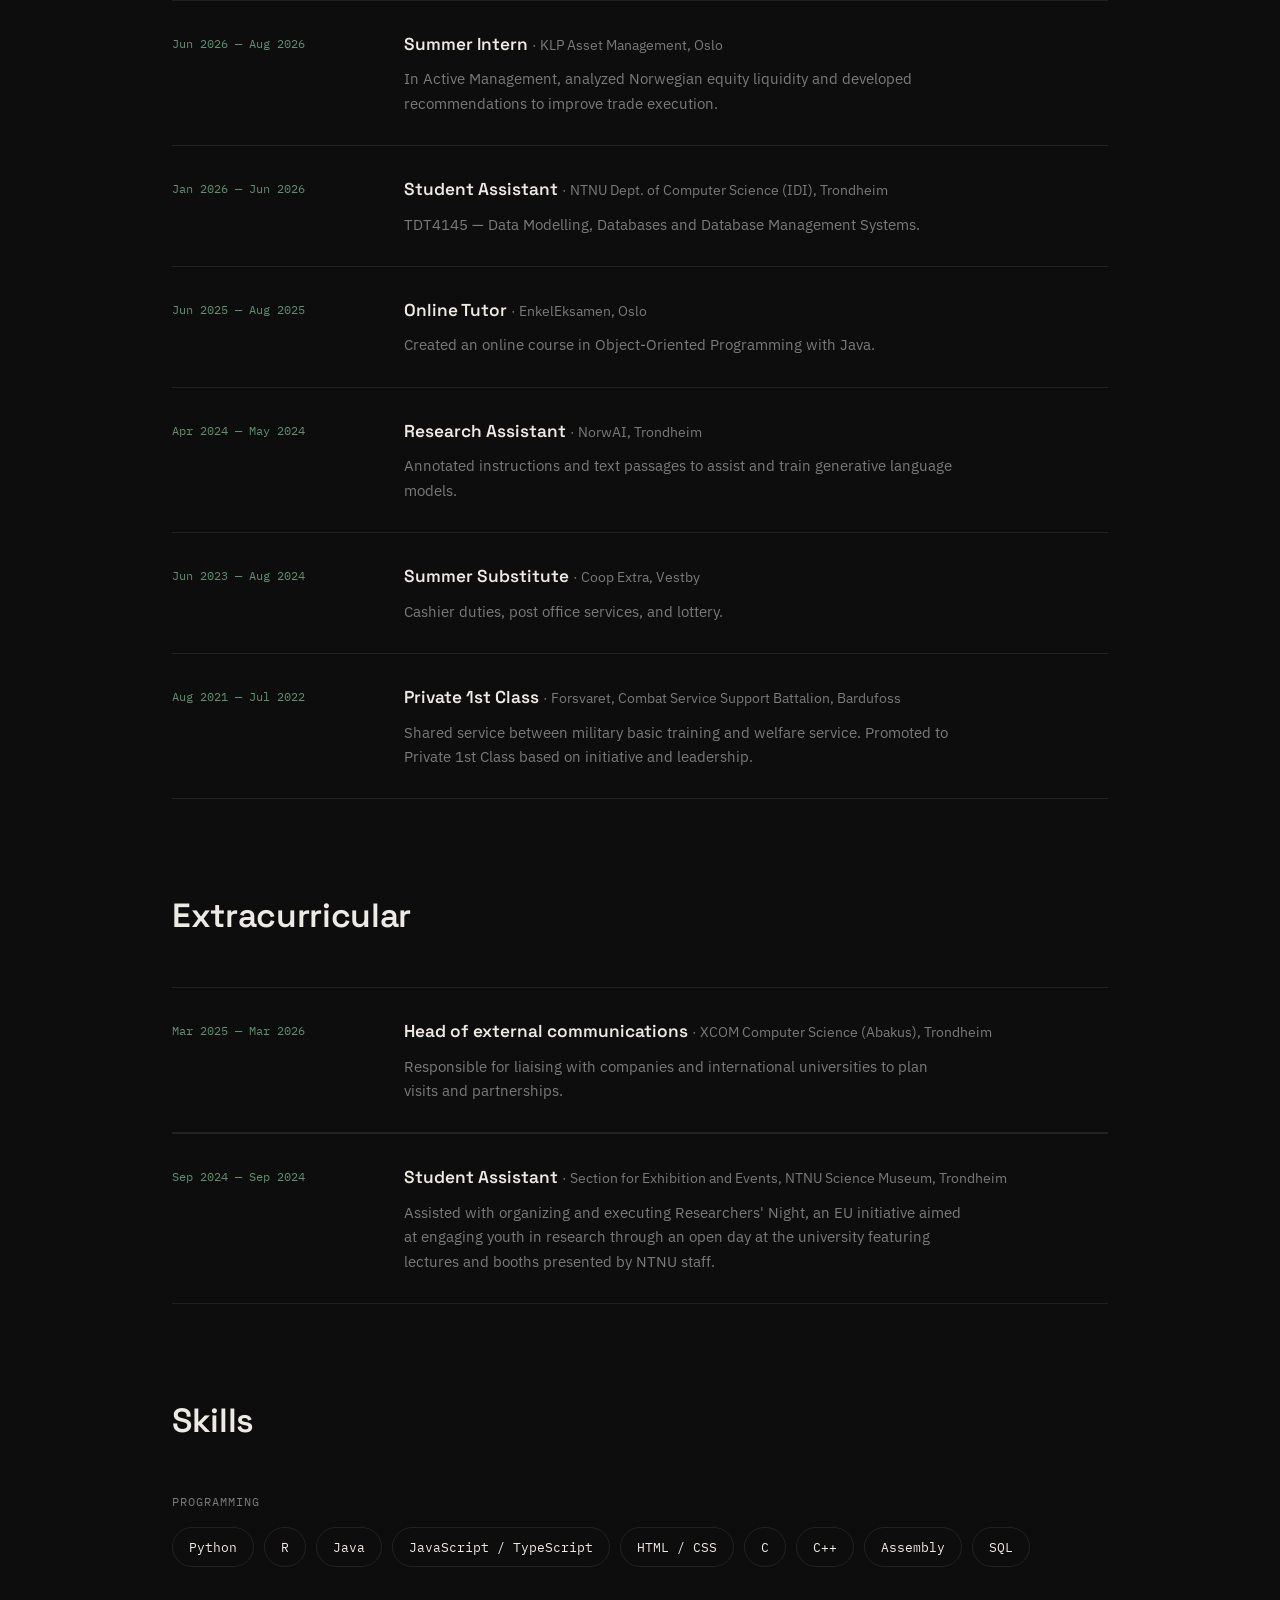
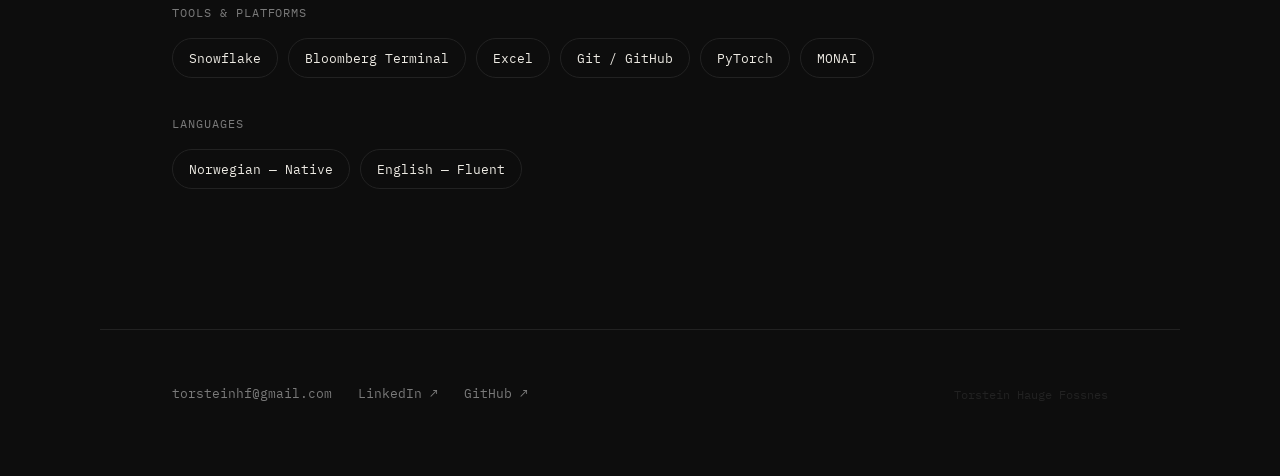
==== commit eb5bf142: "added chat proto" ====
--- a/cv/index.html
+++ b/cv/index.html
@@ -210,5 +210,6 @@
 </footer>
 
 <script src="/script.js"></script>
+<script src="/chat.js"></script>
 </body>
 </html>
--- a/style.css
+++ b/style.css
@@ -1120,4 +1120,235 @@
 
 .highlight {
   color: var(--accent);
+}
+
+/* ─────────────────────────────────────────────
+   Chatbot widget
+─────────────────────────────────────────────── */
+.chat-trigger {
+  position: fixed;
+  bottom: 28px;
+  right: 28px;
+  width: 50px;
+  height: 50px;
+  border-radius: 50%;
+  background: var(--paper);
+  color: var(--ink);
+  border: 1px solid var(--ink-line);
+  cursor: pointer;
+  display: flex;
+  align-items: center;
+  justify-content: center;
+  box-shadow: 0 4px 20px rgba(0,0,0,0.32);
+  transition: transform 0.25s var(--ease), box-shadow 0.25s var(--ease);
+  z-index: 500;
+}
+.chat-trigger:hover {
+  transform: scale(1.08);
+  box-shadow: 0 8px 32px rgba(0,0,0,0.44);
+}
+
+.chat-window {
+  position: fixed;
+  bottom: 90px;
+  right: 28px;
+  width: 356px;
+  max-height: 520px;
+  background: var(--ink);
+  border: 1px solid var(--ink-line);
+  border-radius: 14px;
+  display: flex;
+  flex-direction: column;
+  overflow: hidden;
+  box-shadow: 0 16px 56px rgba(0,0,0,0.5), 0 4px 16px rgba(0,0,0,0.28);
+  z-index: 501;
+  opacity: 0;
+  transform: translateY(14px) scale(0.96);
+  pointer-events: none;
+  transition: opacity 0.26s ease,
+              transform 0.32s cubic-bezier(0.34, 1.56, 0.64, 1);
+  transform-origin: bottom right;
+}
+.chat-window.is-open {
+  opacity: 1;
+  transform: translateY(0) scale(1);
+  pointer-events: auto;
+}
+
+.chat-header {
+  display: flex;
+  align-items: center;
+  justify-content: space-between;
+  padding: 13px 16px;
+  background: var(--ink-raised);
+  border-bottom: 1px solid var(--ink-line);
+  flex-shrink: 0;
+}
+.chat-header__info {
+  display: flex;
+  align-items: center;
+  gap: 9px;
+}
+.chat-header__dot {
+  width: 7px;
+  height: 7px;
+  border-radius: 50%;
+  background: var(--accent);
+  flex-shrink: 0;
+  animation: chat-pulse 2.8s ease infinite;
+}
+@keyframes chat-pulse {
+  0%, 100% { opacity: 1; }
+  50%       { opacity: 0.35; }
+}
+.chat-header__title {
+  font-family: var(--font-display);
+  font-size: 13px;
+  font-weight: 500;
+  color: var(--paper);
+  letter-spacing: 0.01em;
+}
+.chat-close {
+  background: none;
+  border: none;
+  cursor: pointer;
+  color: var(--paper-dim);
+  padding: 4px;
+  display: flex;
+  align-items: center;
+  border-radius: 4px;
+  transition: color 0.2s var(--ease), background 0.2s var(--ease);
+  line-height: 0;
+}
+.chat-close:hover { color: var(--paper); background: var(--ink-line); }
+
+.chat-body {
+  flex: 1;
+  overflow-y: auto;
+  padding: 16px;
+  display: flex;
+  flex-direction: column;
+  gap: 10px;
+  scroll-behavior: smooth;
+  overscroll-behavior: contain;
+}
+.chat-body::-webkit-scrollbar { width: 3px; }
+.chat-body::-webkit-scrollbar-track { background: transparent; }
+.chat-body::-webkit-scrollbar-thumb { background: var(--ink-line); border-radius: 2px; }
+
+.chat-msg {
+  max-width: 88%;
+  line-height: 1.58;
+}
+.chat-msg p { margin: 0; font-family: var(--font-body); font-size: 13.5px; color: var(--paper); }
+.chat-msg a { color: var(--accent); text-decoration: underline; text-underline-offset: 2px; }
+.chat-msg a:hover { opacity: 0.75; }
+.chat-msg ul  { margin: 7px 0 0; padding-left: 18px; }
+.chat-msg li  { margin-bottom: 4px; font-family: var(--font-body); font-size: 13.5px; color: var(--paper); }
+.chat-msg strong { font-weight: 600; }
+
+.chat-msg--bot {
+  align-self: flex-start;
+  background: var(--ink-raised);
+  border: 1px solid var(--ink-line);
+  border-radius: 4px 12px 12px 12px;
+  padding: 10px 14px;
+}
+.chat-msg--user {
+  align-self: flex-end;
+  background: var(--paper);
+  border-radius: 12px 4px 12px 12px;
+  padding: 10px 14px;
+}
+.chat-msg--user p { color: var(--ink); }
+
+.chat-msg--typing {
+  display: flex;
+  gap: 5px;
+  align-items: center;
+  padding: 13px 16px !important;
+}
+.chat-msg--typing span {
+  width: 5px;
+  height: 5px;
+  border-radius: 50%;
+  background: var(--paper-dim);
+  animation: chat-bounce 1.1s ease infinite;
+}
+.chat-msg--typing span:nth-child(2) { animation-delay: 0.16s; }
+.chat-msg--typing span:nth-child(3) { animation-delay: 0.32s; }
+@keyframes chat-bounce {
+  0%, 60%, 100% { transform: translateY(0); opacity: 0.6; }
+  30%            { transform: translateY(-5px); opacity: 1; }
+}
+
+.chat-suggestions {
+  display: flex;
+  flex-direction: column;
+  gap: 6px;
+  margin-top: 4px;
+}
+.chat-suggestion {
+  background: none;
+  border: 1px solid var(--ink-line);
+  border-radius: 20px;
+  padding: 7px 14px;
+  font-family: var(--font-mono);
+  font-size: 11px;
+  color: var(--paper-dim);
+  cursor: pointer;
+  text-align: left;
+  line-height: 1.4;
+  transition: border-color 0.2s var(--ease), color 0.2s var(--ease), background 0.2s var(--ease);
+}
+.chat-suggestion:hover {
+  border-color: var(--accent);
+  color: var(--paper);
+  background: var(--ink-raised);
+}
+
+.chat-footer {
+  display: flex;
+  align-items: center;
+  gap: 8px;
+  padding: 11px 12px;
+  border-top: 1px solid var(--ink-line);
+  background: var(--ink-raised);
+  flex-shrink: 0;
+}
+.chat-input {
+  flex: 1;
+  background: var(--ink);
+  border: 1px solid var(--ink-line);
+  border-radius: 8px;
+  padding: 8px 11px;
+  font-family: var(--font-body);
+  font-size: 13px;
+  color: var(--paper);
+  outline: none;
+  transition: border-color 0.2s var(--ease);
+  min-width: 0;
+}
+.chat-input::placeholder { color: var(--paper-dim); opacity: 0.55; }
+.chat-input:focus { border-color: var(--accent); }
+.chat-send {
+  width: 34px;
+  height: 34px;
+  border-radius: 8px;
+  background: var(--accent);
+  border: none;
+  cursor: pointer;
+  display: flex;
+  align-items: center;
+  justify-content: center;
+  color: var(--ink);
+  flex-shrink: 0;
+  line-height: 0;
+  transition: opacity 0.2s var(--ease), transform 0.2s var(--ease);
+}
+.chat-send:hover { opacity: 0.82; transform: scale(1.06); }
+
+@media (max-width: 500px) {
+  .chat-trigger { right: 16px; bottom: 16px; }
+  .chat-window  { right: 10px; left: 10px; width: auto; bottom: 78px; max-height: 72svh; }
 }
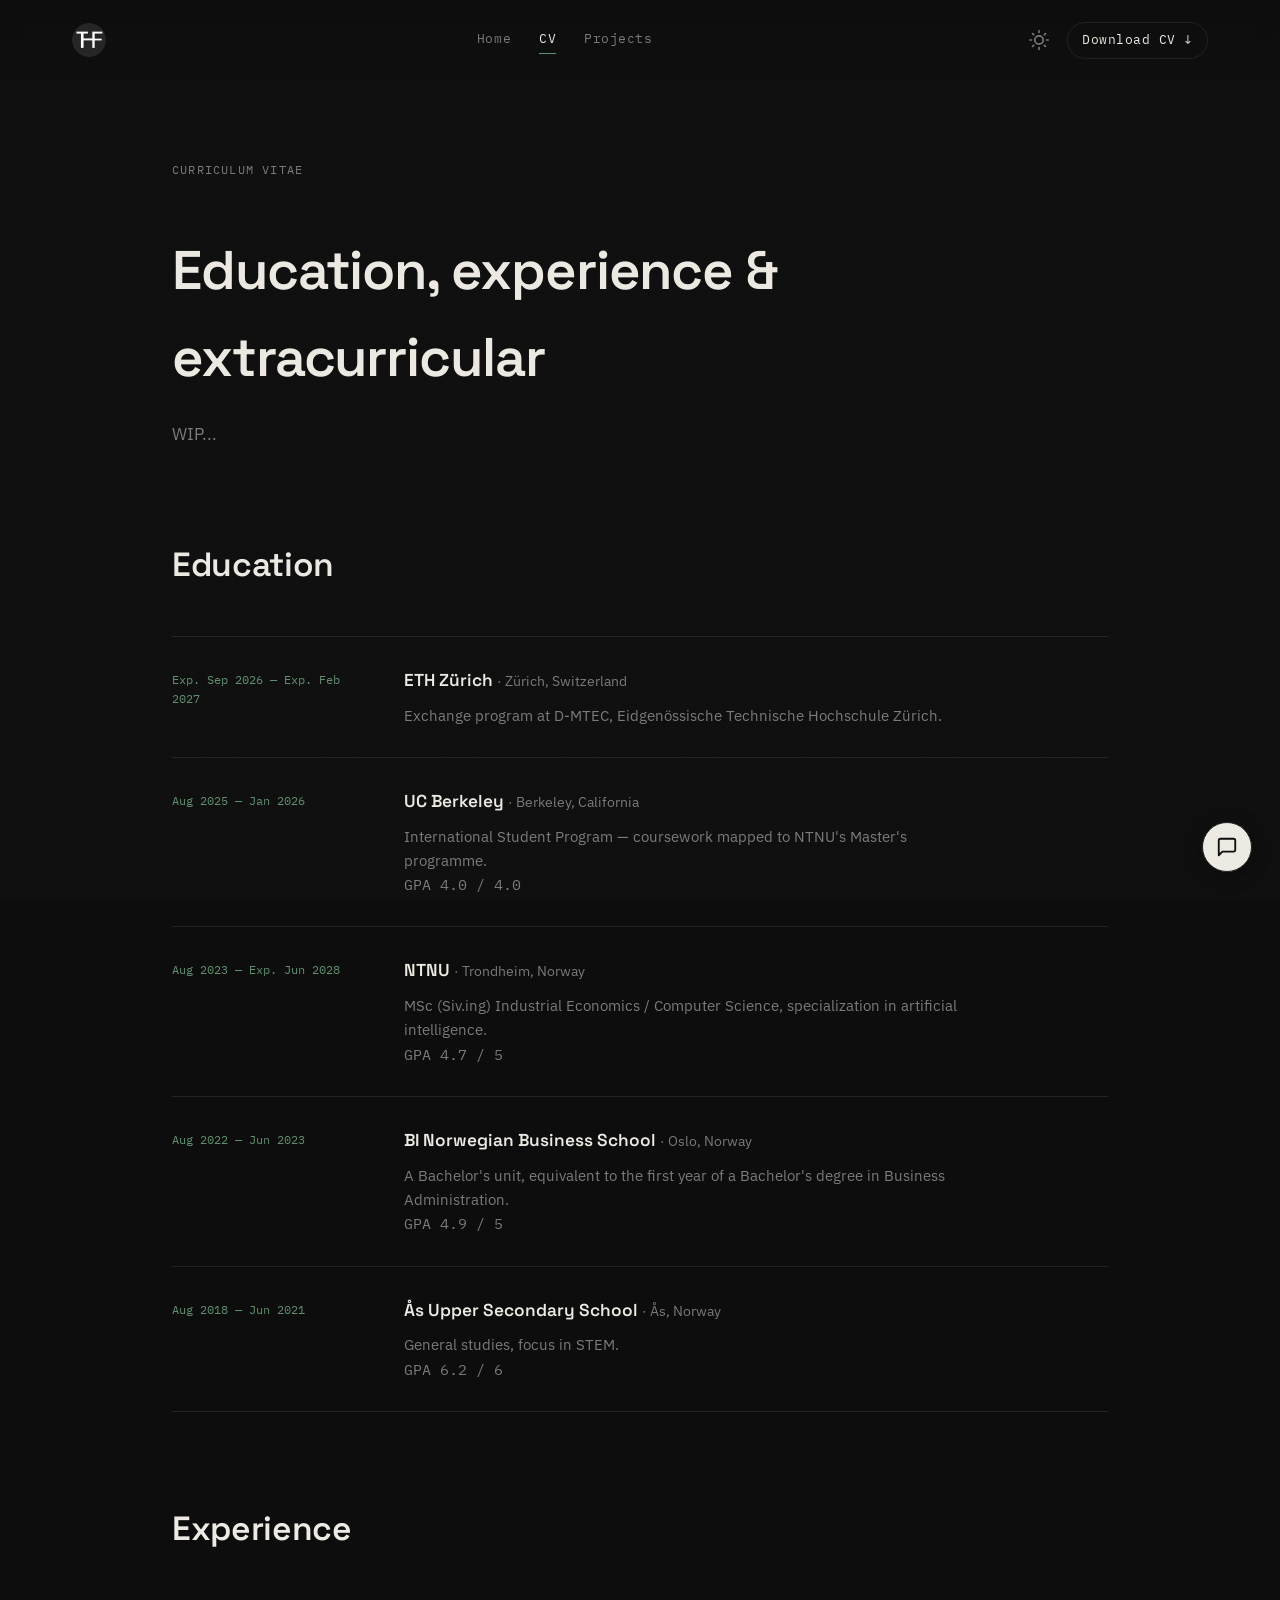
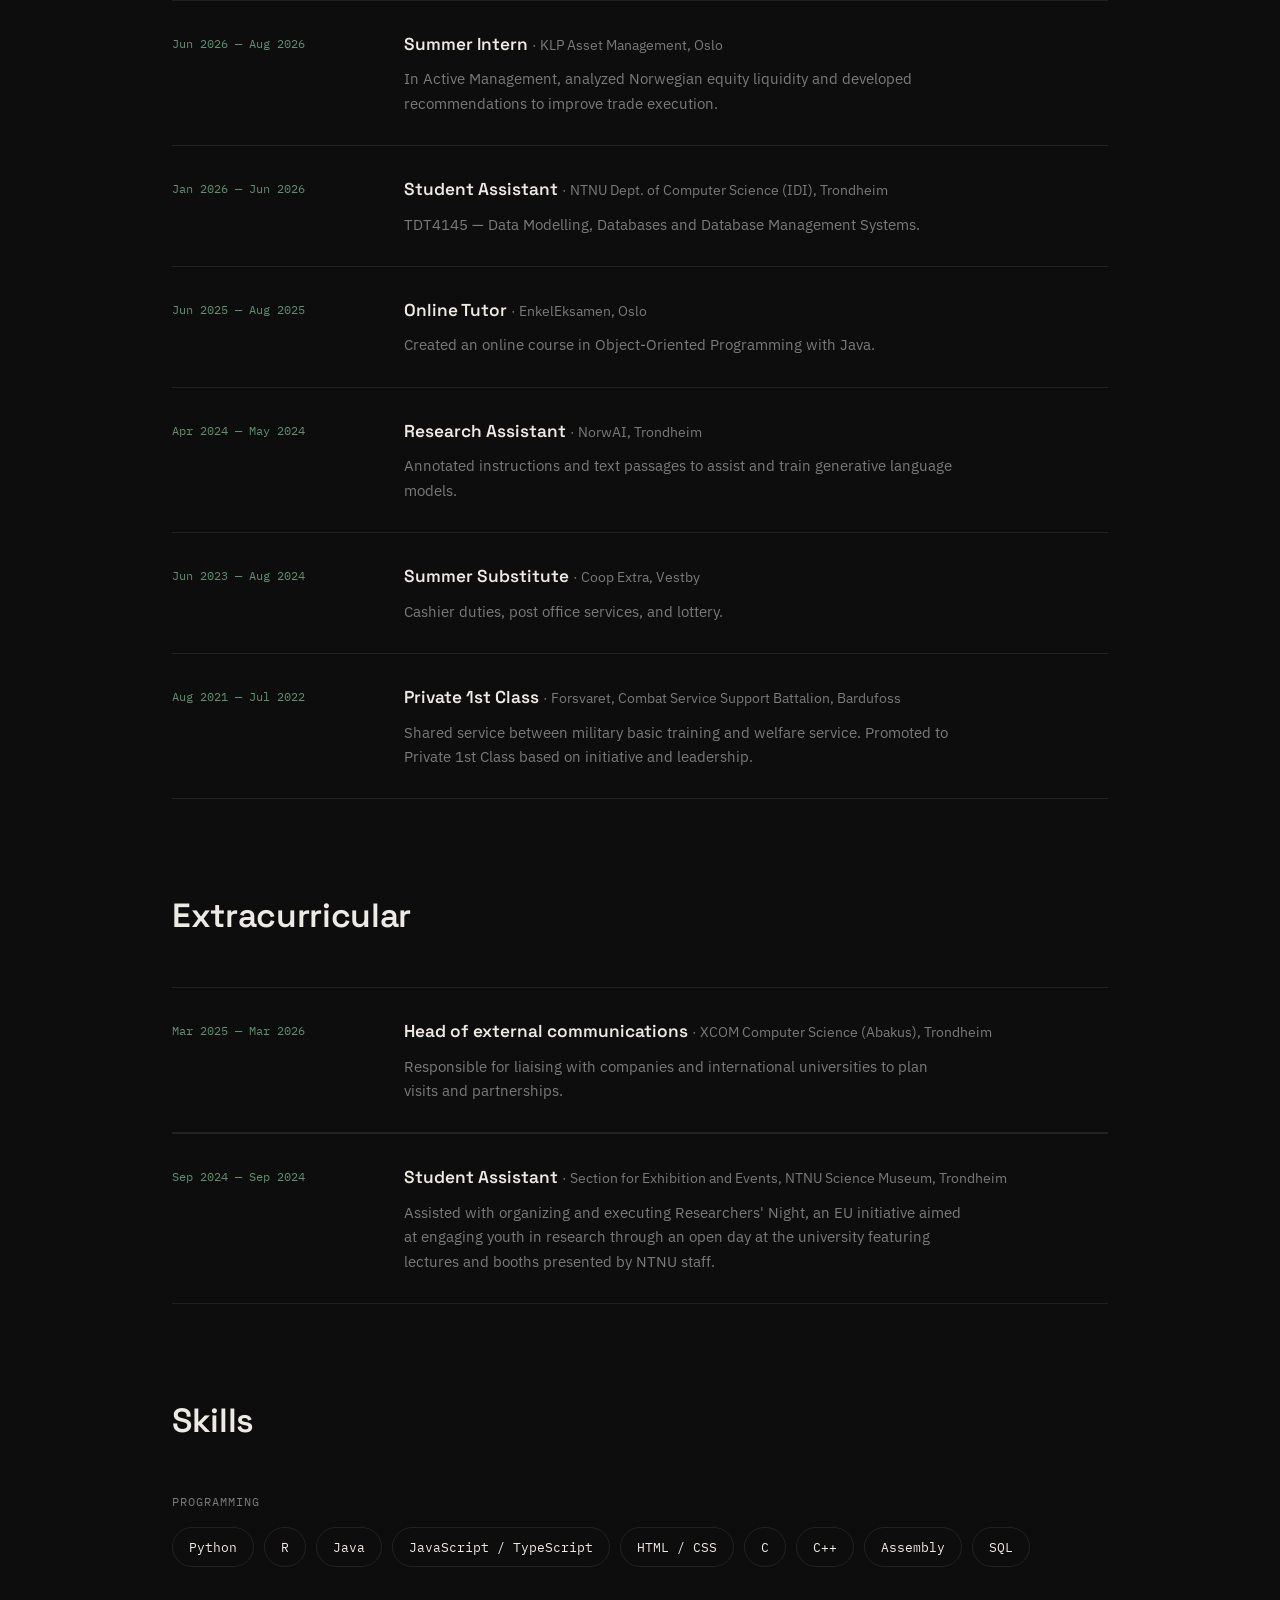
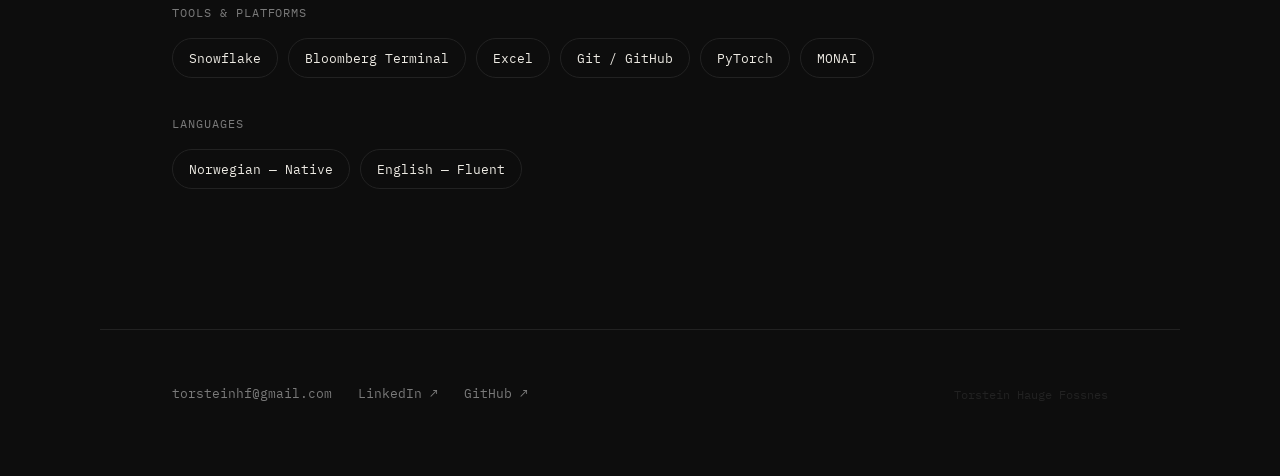
==== commit 56effae9: "minor changes eg dates" ====
--- a/cv/index.html
+++ b/cv/index.html
@@ -68,7 +68,7 @@
         </div>
       </li>
       <li class="timeline__item reveal">
-        <p class="timeline__date">Aug 2023 — Jun 2024</p>
+        <p class="timeline__date">Aug 2022 — Jun 2023</p>
         <div class="timeline__body">
           <h3>BI Norwegian Business School <span>· Oslo, Norway</span></h3>
           <p>A Bachelor's unit, equivalent to the first year of a Bachelor's degree in Business Administration.</p>
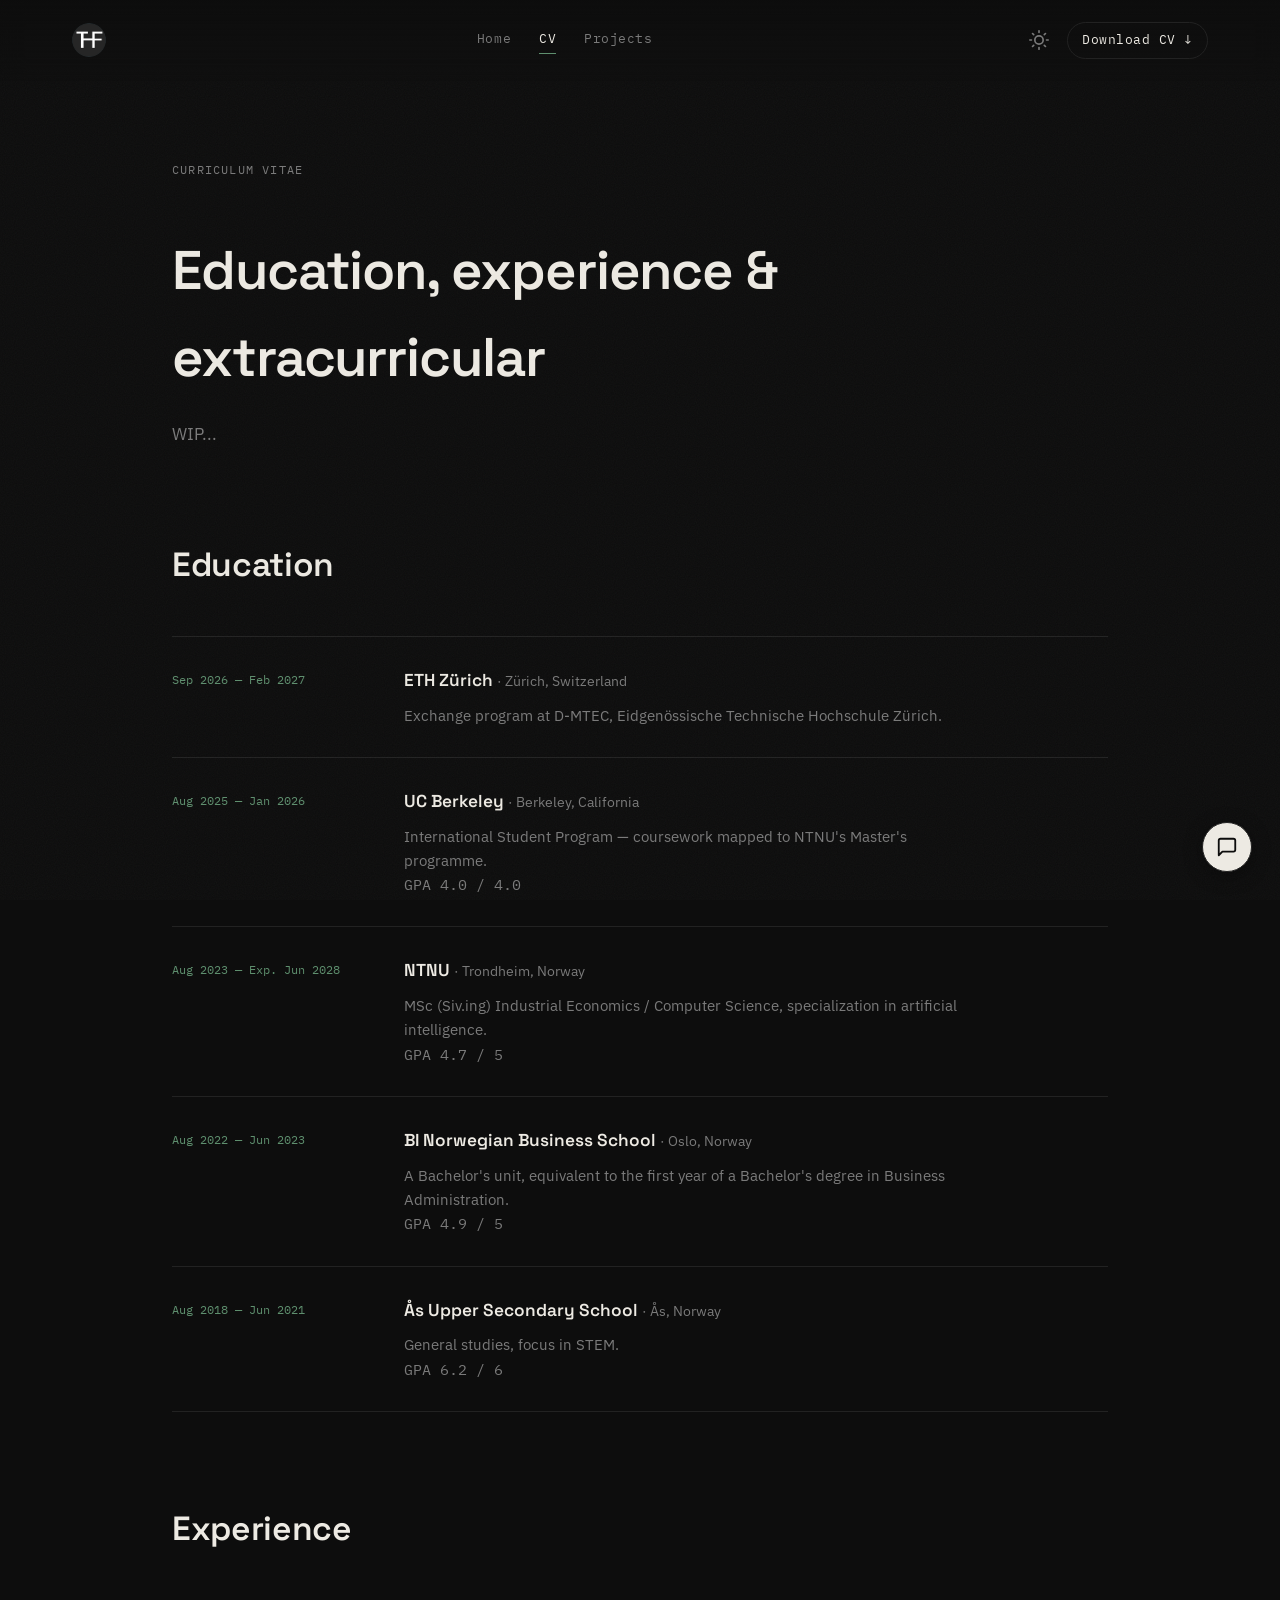
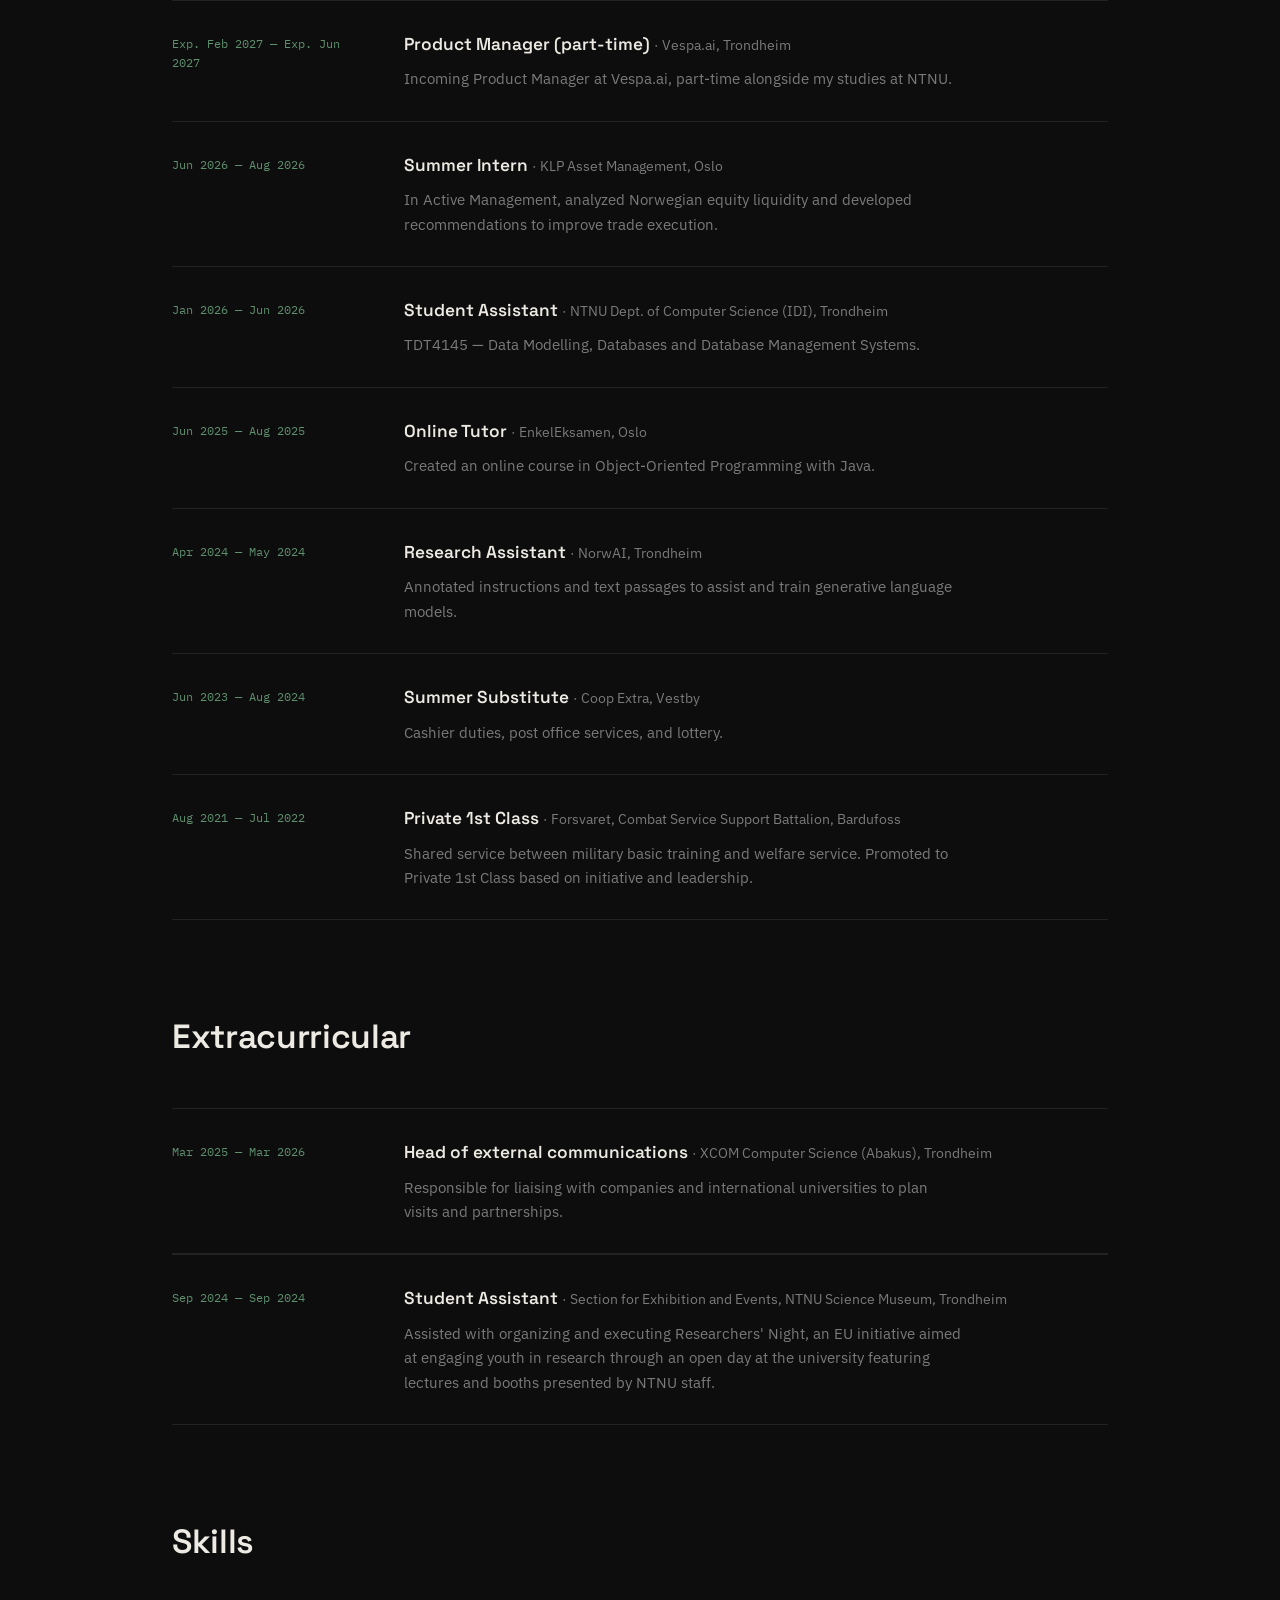
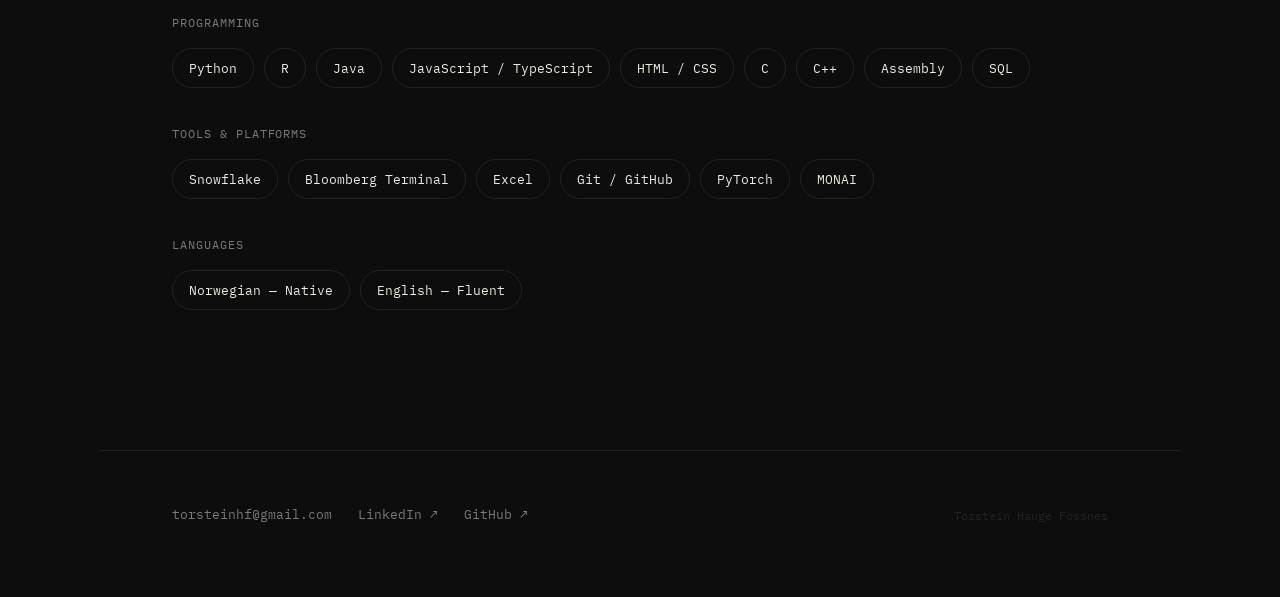
==== commit e7b1750a: "Updated content cv" ====
--- a/cv/index.html
+++ b/cv/index.html
@@ -45,7 +45,7 @@
     <h2 class="section__title reveal">Education</h2>
     <ol class="timeline">
       <li class="timeline__item reveal">
-        <p class="timeline__date">Exp. Sep 2026 — Exp. Feb 2027</p>
+        <p class="timeline__date">Sep 2026 — Feb 2027</p>
         <div class="timeline__body">
           <h3>ETH Zürich <span>· Zürich, Switzerland</span></h3>
           <p>Exchange program at D-MTEC, Eidgenössische Technische Hochschule Zürich.</p>
@@ -91,6 +91,13 @@
     <h2 class="section__title reveal">Experience</h2>
 
     <ol class="timeline">
+      <li class="timeline__item reveal">
+        <p class="timeline__date">Exp. Feb 2027 — Exp. Jun 2027</p>
+        <div class="timeline__body">
+          <h3>Product Manager (part-time) <span>· Vespa.ai, Trondheim</span></h3>
+          <p>Incoming Product Manager at Vespa.ai, part-time alongside my studies at NTNU.</p>
+        </div>
+      </li>
       <li class="timeline__item reveal">
         <p class="timeline__date">Jun 2026 — Aug 2026</p>
         <div class="timeline__body">
